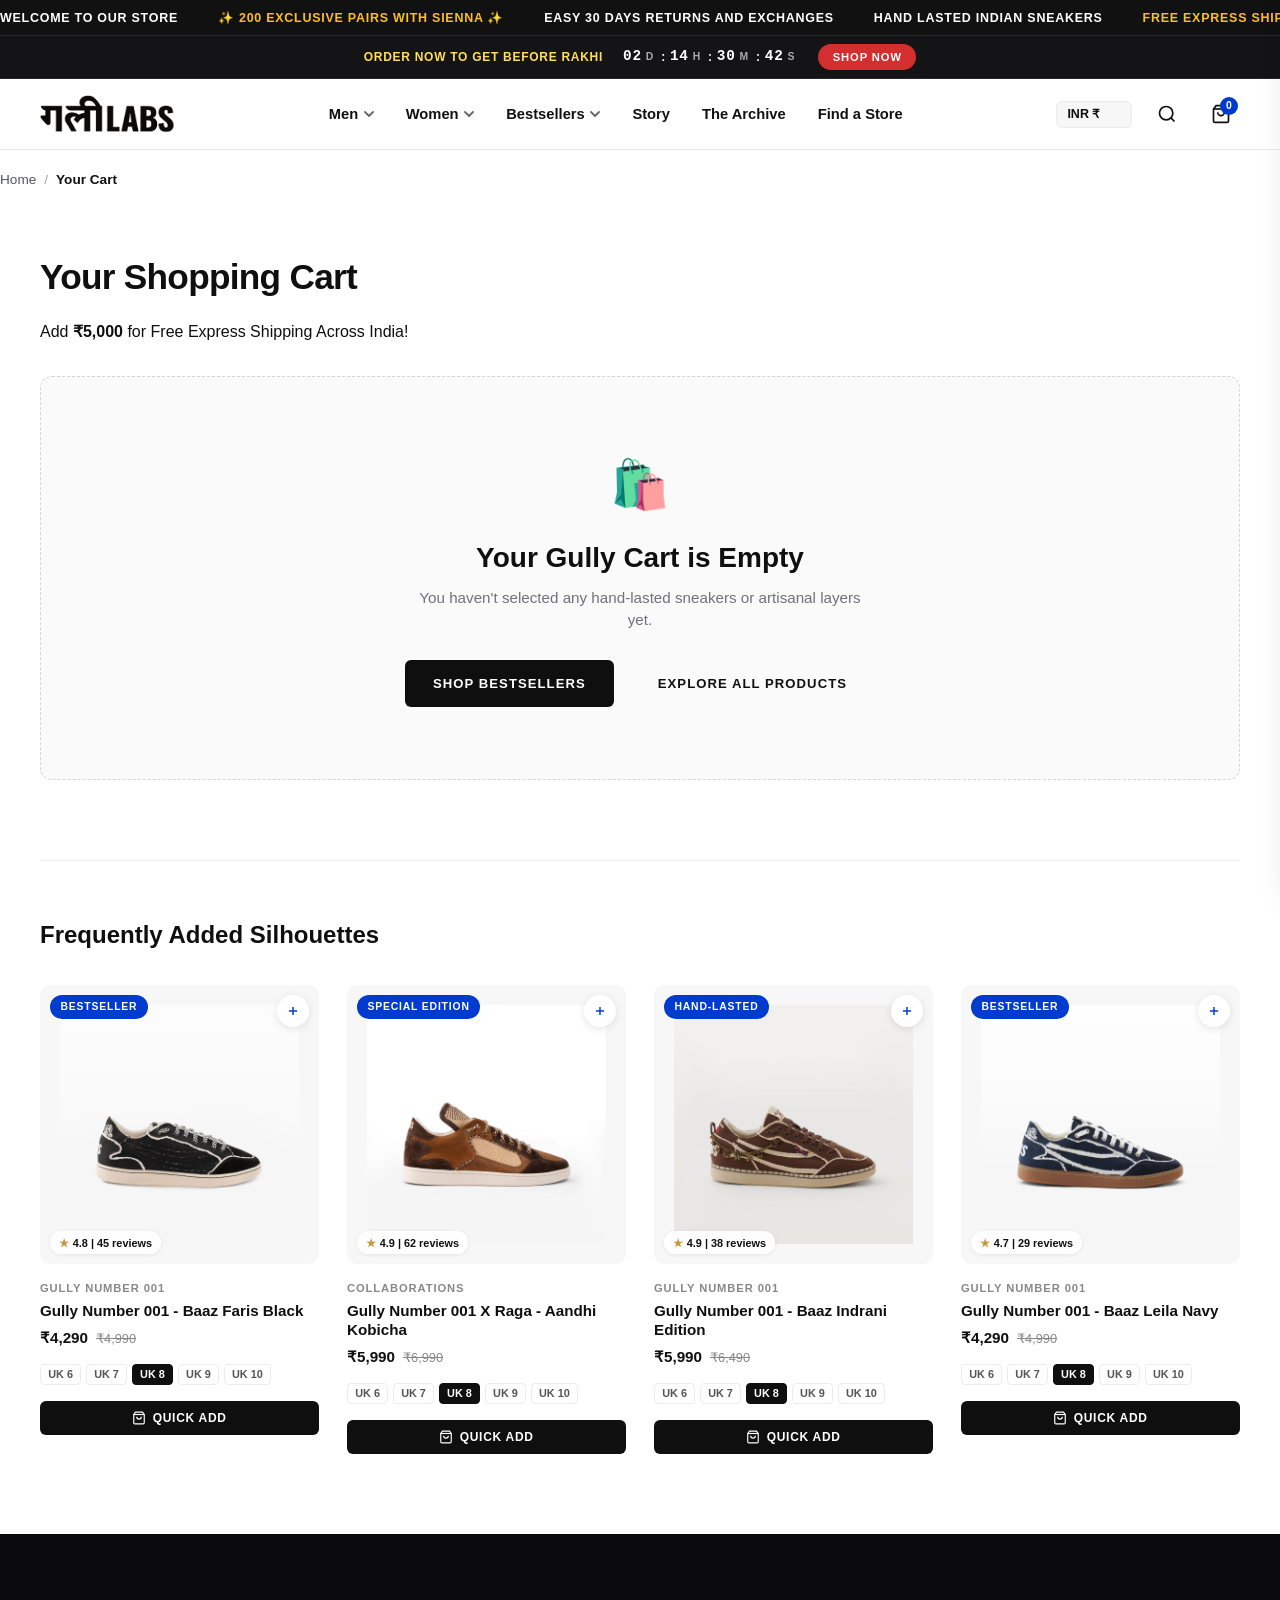
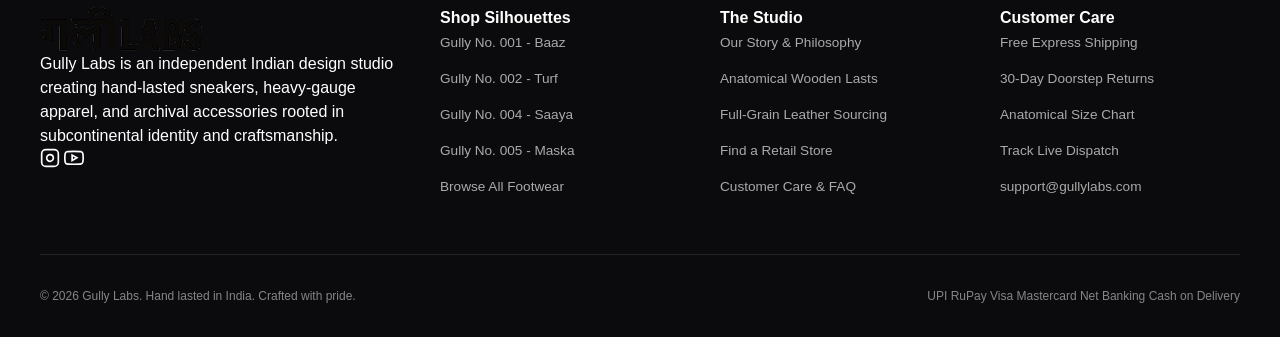
==== cart.html @ f340964c "Add dedicated Add to Cart page (cart.html) and Checkout page (checkout.html) with full order process" ====
<!DOCTYPE html>
<html lang="en">
<head>
  <meta charset="UTF-8">
  <meta name="viewport" content="width=device-width, initial-scale=1.0">
  <title>Your Cart | Gully Labs</title>
  <meta name="description" content="Review your hand-lasted Indian sneakers and artisanal apparel before secure checkout.">
  <link rel="stylesheet" href="css/style.css">
  <link rel="preconnect" href="https://fonts.googleapis.com">
  <link rel="preconnect" href="https://fonts.gstatic.com" crossorigin>
  <link href="https://fonts.googleapis.com/css2?family=Plus+Jakarta+Sans:wght@400;500;600;700;800&display=swap" rel="stylesheet">
</head>
<body>

  <!-- 1. Top Announcement Marquee Ticker -->
  <div class="top-bar">
    <div class="marquee-container">
      <div class="marquee-track">
        <span class="marquee-item">Welcome to our store</span>
        <span class="marquee-item"><span class="highlight">✨ 200 Exclusive pairs with Sienna ✨</span></span>
        <span class="marquee-item">Easy 30 Days Returns and Exchanges</span>
        <span class="marquee-item">Hand Lasted Indian Sneakers</span>
        <span class="marquee-item"><span class="highlight">Free Express Shipping Across India</span></span>
        <span class="marquee-item">Crafted with Full-Grain Indian Leather</span>
      </div>
      <div class="marquee-track" aria-hidden="true">
        <span class="marquee-item">Welcome to our store</span>
        <span class="marquee-item"><span class="highlight">✨ 200 Exclusive pairs with Sienna ✨</span></span>
        <span class="marquee-item">Easy 30 Days Returns and Exchanges</span>
        <span class="marquee-item">Hand Lasted Indian Sneakers</span>
        <span class="marquee-item"><span class="highlight">Free Express Shipping Across India</span></span>
        <span class="marquee-item">Crafted with Full-Grain Indian Leather</span>
      </div>
    </div>
  </div>

  <!-- 2. Countdown Announcement Bar -->
  <div class="scd-bar">
    <span class="scd-label">ORDER NOW TO GET BEFORE RAKHI</span>
    <span class="scd-timer">
      <b id="cdDays">02</b><u>d</u> : <b id="cdHours">14</b><u>h</u> : <b id="cdMins">30</b><u>m</u> : <b id="cdSecs">21</b><u>s</u>
    </span>
    <a href="shop.html" class="scd-btn">SHOP NOW</a>
  </div>

  <!-- 3. Site Header Navigation -->
  <header class="site-header" id="mainHeader">
    <div class="container header-inner">
      <button type="button" class="mobile-nav-toggle" id="mobileNavToggle" aria-label="Open Navigation Menu">
        <svg width="24" height="24" viewBox="0 0 24 24" fill="none" stroke="currentColor" stroke-width="2">
          <line x1="3" y1="12" x2="21" y2="12"></line>
          <line x1="3" y1="6" x2="21" y2="6"></line>
          <line x1="3" y1="18" x2="21" y2="18"></line>
        </svg>
      </button>

      <a href="index.html" class="site-logo">
        <img src="assets/images/img_000_4ea6318a.png" alt="Gully Labs" class="logo-img">
      </a>

      <!-- Desktop Navigation Menu with Mega Menus -->
      <nav class="desktop-nav">
        <!-- Men Mega Menu -->
        <div class="nav-item has-mega" data-mega="mega-men">
          <a href="shop.html?gender=men" class="nav-link">
            Men
            <svg class="nav-chevron" width="10" height="6" viewBox="0 0 10 6" fill="none" stroke="currentColor" stroke-width="1.8">
              <path d="m1 1 4 4 4-4" stroke-linecap="round" stroke-linejoin="round"/>
            </svg>
          </a>
          <div class="mega-menu" id="mega-men">
            <div class="container mega-menu-inner">
              <div class="mega-sidebar">
                <span class="mega-sidebar-title">Collections</span>
                <ul class="mega-sidebar-links">
                  <li><a href="shop.html?gender=men&category=sneakers" class="mega-cat-link active">Sneakers</a></li>
                  <li><a href="shop.html?gender=men&category=slides" class="mega-cat-link">Slides</a></li>
                  <li><a href="shop.html?gender=men&category=apparel" class="mega-cat-link">Clothing &amp; Accessories</a></li>
                  <li><a href="shop.html?gender=men" class="mega-cat-all">View All Men's &rarr;</a></li>
                </ul>
              </div>
              <div class="mega-products-grid">
                <a href="product.html?id=prod-001" class="mega-product-card">
                  <div class="mega-card-img-wrap">
                    <span class="mega-card-badge">Bestseller</span>
                    <img src="assets/images/img_001_d54b9d76.jpeg" alt="Baaz Faris Black" loading="lazy">
                  </div>
                  <div class="mega-card-info">
                    <div class="mega-card-rating"><span>★</span> 4.8 (45)</div>
                    <h4 class="mega-card-title">Baaz Faris Black</h4>
                    <p class="mega-card-price">&#8377;4,290</p>
                  </div>
                </a>
                <a href="product.html?id=prod-002" class="mega-product-card">
                  <div class="mega-card-img-wrap">
                    <span class="mega-card-badge">Limited</span>
                    <img src="assets/images/img_002_5983bf7c.jpeg" alt="Aandhi Kobicha" loading="lazy">
                  </div>
                  <div class="mega-card-info">
                    <div class="mega-card-rating"><span>★</span> 4.9 (32)</div>
                    <h4 class="mega-card-title">Aandhi Kobicha</h4>
                    <p class="mega-card-price">&#8377;4,690</p>
                  </div>
                </a>
                <a href="product.html?id=prod-006" class="mega-product-card">
                  <div class="mega-card-img-wrap">
                    <img src="assets/images/img_005_de05f1f9.jpeg" alt="Baaz Noor Yellow" loading="lazy">
                  </div>
                  <div class="mega-card-info">
                    <div class="mega-card-rating"><span>★</span> 4.7 (28)</div>
                    <h4 class="mega-card-title">Baaz Noor Yellow</h4>
                    <p class="mega-card-price">&#8377;4,290</p>
                  </div>
                </a>
                <a href="product.html?id=prod-012" class="mega-product-card">
                  <div class="mega-card-img-wrap">
                    <img src="assets/images/img_010_52bede2b.jpeg" alt="1928 Turf Olive" loading="lazy">
                  </div>
                  <div class="mega-card-info">
                    <div class="mega-card-rating"><span>★</span> 4.8 (19)</div>
                    <h4 class="mega-card-title">1928 Turf Olive</h4>
                    <p class="mega-card-price">&#8377;4,990</p>
                  </div>
                </a>
              </div>
            </div>
          </div>
        </div>

        <!-- Women Mega Menu -->
        <div class="nav-item has-mega" data-mega="mega-women">
          <a href="shop.html?gender=women" class="nav-link">
            Women
            <svg class="nav-chevron" width="10" height="6" viewBox="0 0 10 6" fill="none" stroke="currentColor" stroke-width="1.8">
              <path d="m1 1 4 4 4-4" stroke-linecap="round" stroke-linejoin="round"/>
            </svg>
          </a>
          <div class="mega-menu" id="mega-women">
            <div class="container mega-menu-inner">
              <div class="mega-sidebar">
                <span class="mega-sidebar-title">Collections</span>
                <ul class="mega-sidebar-links">
                  <li><a href="shop.html?gender=women&category=sneakers" class="mega-cat-link active">Sneakers</a></li>
                  <li><a href="shop.html?gender=women&category=slides" class="mega-cat-link">Slides</a></li>
                  <li><a href="shop.html?gender=women&category=apparel" class="mega-cat-link">Clothing &amp; Accessories</a></li>
                  <li><a href="shop.html?gender=women" class="mega-cat-all">View All Women's &rarr;</a></li>
                </ul>
              </div>
              <div class="mega-products-grid">
                <a href="product.html?id=prod-003" class="mega-product-card">
                  <div class="mega-card-img-wrap">
                    <span class="mega-card-badge">Bestseller</span>
                    <img src="assets/images/img_003_5cfa92d1.jpeg" alt="Baaz Indrani Edition" loading="lazy">
                  </div>
                  <div class="mega-card-info">
                    <div class="mega-card-rating"><span>★</span> 4.9 (42)</div>
                    <h4 class="mega-card-title">Baaz Indrani Edition</h4>
                    <p class="mega-card-price">&#8377;4,590</p>
                  </div>
                </a>
                <a href="product.html?id=prod-011" class="mega-product-card">
                  <div class="mega-card-img-wrap">
                    <span class="mega-card-badge">Exclusive</span>
                    <img src="assets/images/img_051_382939e5.jpeg" alt="Dvaita Calico White" loading="lazy">
                  </div>
                  <div class="mega-card-info">
                    <div class="mega-card-rating"><span>★</span> 4.8 (37)</div>
                    <h4 class="mega-card-title">Dvaita Calico White</h4>
                    <p class="mega-card-price">&#8377;4,290</p>
                  </div>
                </a>
                <a href="product.html?id=prod-005" class="mega-product-card">
                  <div class="mega-card-img-wrap">
                    <span class="mega-card-badge">Special Drop</span>
                    <img src="assets/images/img_007_97e07d5b.jpeg" alt="Buransh Red" loading="lazy">
                  </div>
                  <div class="mega-card-info">
                    <div class="mega-card-rating"><span>★</span> 5.0 (29)</div>
                    <h4 class="mega-card-title">Buransh Red</h4>
                    <p class="mega-card-price">&#8377;4,890</p>
                  </div>
                </a>
                <a href="product.html?id=prod-014" class="mega-product-card">
                  <div class="mega-card-img-wrap">
                    <img src="assets/images/img_013_2db53fb6.jpeg" alt="Saaya Blue" loading="lazy">
                  </div>
                  <div class="mega-card-info">
                    <div class="mega-card-rating"><span>★</span> 4.7 (21)</div>
                    <h4 class="mega-card-title">Gully 004 - Saaya Blue</h4>
                    <p class="mega-card-price">&#8377;3,990</p>
                  </div>
                </a>
              </div>
            </div>
          </div>
        </div>

        <!-- Bestsellers Mega Menu -->
        <div class="nav-item has-mega" data-mega="mega-bestsellers">
          <a href="index.html#bestsellers" class="nav-link">
            Bestsellers
            <svg class="nav-chevron" width="10" height="6" viewBox="0 0 10 6" fill="none" stroke="currentColor" stroke-width="1.8">
              <path d="m1 1 4 4 4-4" stroke-linecap="round" stroke-linejoin="round"/>
            </svg>
          </a>
          <div class="mega-menu" id="mega-bestsellers">
            <div class="container mega-menu-inner">
              <div class="mega-tiles-grid">
                <a href="index.html#bestsellers" class="mega-tile-card">
                  <div class="mega-tile-img-box">
                    <img src="assets/images/img_001_d54b9d76.jpeg" alt="Hand-Lasted Sneakers" loading="lazy">
                  </div>
                  <div class="mega-tile-content">
                    <h3 class="mega-tile-title">Hand-Lasted Sneakers</h3>
                    <p class="mega-tile-desc">Gully No. 001, 002 &amp; Archival Drops</p>
                    <span class="mega-tile-cta">Shop Sneakers &rarr;</span>
                  </div>
                </a>

                <a href="shop.html?category=slides" class="mega-tile-card">
                  <div class="mega-tile-img-box">
                    <img src="assets/images/img_013_2db53fb6.jpeg" alt="Architectural Slides" loading="lazy">
                  </div>
                  <div class="mega-tile-content">
                    <h3 class="mega-tile-title">Architectural Slides</h3>
                    <p class="mega-tile-desc">Gully No. 004 &amp; 005 Everyday Mules</p>
                    <span class="mega-tile-cta">Shop Slides &rarr;</span>
                  </div>
                </a>

                <a href="index.html#apparel" class="mega-tile-card">
                  <div class="mega-tile-img-box">
                    <img src="assets/images/img_019_e5a2553c.jpeg" alt="Apparel &amp; Accessories" loading="lazy">
                  </div>
                  <div class="mega-tile-content">
                    <h3 class="mega-tile-title">Apparel &amp; Accessories</h3>
                    <p class="mega-tile-desc">Heavyweight Twill Shackets, Jerseys &amp; Pants</p>
                    <span class="mega-tile-cta">Shop Apparel &rarr;</span>
                  </div>
                </a>
              </div>
            </div>
          </div>
        </div>

        <a href="index.html#story" class="nav-link">Story</a>
        <a href="index.html#hidden-gems" class="nav-link">The Archive</a>
        <a href="help.html#contact" class="nav-link">Find a Store</a>
      </nav>

      <!-- Header Right Utilities -->
      <div class="header-actions">
        <div class="currency-selector-wrapper">
          <select id="currencySelector" class="currency-select" aria-label="Select Currency">
            <option value="INR" selected>INR ₹</option>
            <option value="USD">USD $</option>
            <option value="EUR">EUR €</option>
            <option value="GBP">GBP £</option>
            <option value="AED">AED</option>
          </select>
        </div>

        <button type="button" class="action-btn" id="searchTrigger" aria-label="Search Catalog">
          <svg width="20" height="20" viewBox="0 0 24 24" fill="none" stroke="currentColor" stroke-width="2">
            <circle cx="11" cy="11" r="8"></circle>
            <line x1="21" y1="21" x2="16.65" y2="16.65"></line>
          </svg>
        </button>

        <button type="button" class="action-btn cart-btn" id="cartTrigger" aria-label="Shopping Cart">
          <svg width="20" height="20" viewBox="0 0 24 24" fill="none" stroke="currentColor" stroke-width="2">
            <path d="M6 2L3 6v14a2 2 0 0 0 2 2h14a2 2 0 0 0 2-2V6l-3-4z"></path>
            <line x1="3" y1="6" x2="21" y2="6"></line>
            <path d="M16 10a4 4 0 0 1-8 0"></path>
          </svg>
          <span class="cart-count-badge">0</span>
        </button>
      </div>
    </div>
  </header>

  <main>
    <!-- Breadcrumb Bar -->
    <div class="container pd-breadcrumb-bar">
      <a href="index.html">Home</a>
      <span class="pd-crumb-sep">/</span>
      <span class="pd-crumb-active">Your Cart</span>
    </div>

    <section class="cart-page-section">
      <div class="container">
        <!-- Header -->
        <div style="margin-bottom: 2rem;">
          <h1 style="font-size: 2.2rem; font-weight: 800; letter-spacing: -0.02em; margin-bottom: 0.5rem;">Your Shopping Cart</h1>
          <!-- Free Shipping Progress Meter -->
          <div class="shipping-meter-box" style="margin-top: 1rem; max-width: 600px;">
            <div class="shipping-meter-label" id="cartPageShippingText">
              Add ₹5,000 for Free Express Shipping Across India!
            </div>
            <div class="meter-track">
              <div class="meter-bar" id="cartPageShippingBar" style="width: 0%;"></div>
            </div>
          </div>
        </div>

        <!-- Cart Layout Grid -->
        <div class="cart-layout-grid" id="cartActiveLayout">
          <!-- Left: Items List -->
          <div class="cart-items-card">
            <div class="cart-table-header">
              <span>Product</span>
              <span style="text-align: center;">Price</span>
              <span style="text-align: center;">Quantity</span>
              <span style="text-align: right;">Total</span>
            </div>

            <div id="cartPageItemsList">
              <!-- Dynamically populated via js/cart-page.js -->
            </div>

            <!-- Order Notes -->
            <div class="cart-order-notes">
              <label for="cartNotes">Special Instructions / Gift Message (Optional)</label>
              <textarea id="cartNotes" rows="3" placeholder="Add custom lasting notes or delivery instructions for our Delhi studio..."></textarea>
            </div>
          </div>

          <!-- Right: Summary Card -->
          <div class="cart-summary-card">
            <h3 class="cart-summary-title">Order Summary</h3>

            <div class="cart-summary-line">
              <span>Subtotal</span>
              <span id="cartPageSubtotal">₹0</span>
            </div>

            <div class="cart-summary-line">
              <span>Estimated Express Shipping</span>
              <span id="cartPageShippingCost" style="color: #15803d; font-weight: 700;">FREE</span>
            </div>

            <div class="cart-summary-line" id="cartPageDiscountRow" style="display:none; color: #dc2626;">
              <span>Promo Discount</span>
              <span id="cartPageDiscountVal">-₹0</span>
            </div>

            <!-- Promo Input -->
            <div class="promo-box" style="margin: 1.25rem 0;">
              <input type="text" id="cartPagePromoInput" placeholder="Promo code (e.g. GULLY10)" class="promo-input">
              <button type="button" id="cartPageApplyPromoBtn" class="promo-btn">Apply</button>
            </div>

            <div class="cart-summary-total">
              <span>Estimated Total:</span>
              <span id="cartPageTotal">₹0</span>
            </div>

            <p class="drawer-tax-note" style="margin-bottom: 1.5rem;">
              MRP inclusive of all taxes. Free doorstep size exchange policy applies.
            </p>

            <a href="checkout.html" class="cart-checkout-btn">
              <span>Proceed to Checkout</span>
              <svg width="18" height="18" viewBox="0 0 24 24" fill="none" stroke="currentColor" stroke-width="2.5">
                <polyline points="9 18 15 12 9 6"></polyline>
              </svg>
            </a>

            <a href="shop.html" class="cart-continue-link">&larr; Continue Exploring Footwear</a>
          </div>
        </div>

        <!-- Empty State -->
        <div class="shop-empty-box" id="cartEmptyView" style="display:none; padding: 4.5rem 1.5rem;">
          <div style="font-size: 3rem; margin-bottom: 1rem;">🛍️</div>
          <h2 style="font-size: 1.75rem; font-weight: 800; margin-bottom: 0.5rem;">Your Gully Cart is Empty</h2>
          <p style="color: #71717a; max-width: 450px; margin: 0 auto 1.75rem; font-size: 0.95rem;">
            You haven't selected any hand-lasted sneakers or artisanal layers yet.
          </p>
          <div style="display: flex; gap: 1rem; justify-content: center; flex-wrap: wrap;">
            <a href="index.html#bestsellers" class="btn btn-primary">Shop Bestsellers</a>
            <a href="shop.html" class="btn btn-outline">Explore All Products</a>
          </div>
        </div>

        <!-- Recommended Section -->
        <div style="margin-top: 5rem; padding-top: 3.5rem; border-top: 1px solid #ebebeb;">
          <h3 style="font-size: 1.5rem; font-weight: 800; margin-bottom: 2rem;">Frequently Added Silhouettes</h3>
          <div class="product-grid" id="cartRecommendedGrid"></div>
        </div>
      </div>
    </section>
  </main>

  <!-- Site Footer -->
  <footer class="site-footer">
    <div class="container">
      <div class="footer-grid">
        <div class="footer-brand-col">
          <img src="assets/images/img_000_4ea6318a.png" alt="Gully Labs" class="footer-logo">
          <p class="footer-about">
            Gully Labs is an independent Indian design studio creating hand-lasted sneakers, heavy-gauge apparel, and archival accessories rooted in subcontinental identity and craftsmanship.
          </p>
          <div class="footer-social-links">
            <a href="https://instagram.com" target="_blank" rel="noopener" aria-label="Instagram">
              <svg width="20" height="20" viewBox="0 0 24 24" fill="none" stroke="currentColor" stroke-width="2"><rect x="2" y="2" width="20" height="20" rx="5" ry="5"></rect><path d="M16 11.37A4 4 0 1 1 12.63 8 4 4 0 0 1 16 11.37z"></path><line x1="17.5" y1="6.5" x2="17.51" y2="6.5"></line></svg>
            </a>
            <a href="https://youtube.com" target="_blank" rel="noopener" aria-label="YouTube">
              <svg width="20" height="20" viewBox="0 0 24 24" fill="none" stroke="currentColor" stroke-width="2"><path d="M22.54 6.42a2.78 2.78 0 0 0-1.94-2C18.88 4 12 4 12 4s-6.88 0-8.6.46a2.78 2.78 0 0 0-1.94 2A29 29 0 0 0 1 11.75a29 29 0 0 0 .46 5.33A2.78 2.78 0 0 0 3.4 19c1.72.46 8.6.46 8.6.46s6.88 0 8.6-.46a2.78 2.78 0 0 0 1.94-2 29 29 0 0 0 .46-5.25 29 29 0 0 0-.46-5.33z"></path><polygon points="9.75 15.02 15.5 11.75 9.75 8.48 9.75 15.02"></polygon></svg>
            </a>
          </div>
        </div>

        <div class="footer-nav-col">
          <h4 class="footer-heading">Shop Silhouettes</h4>
          <ul class="footer-links">
            <li><a href="index.html#bestsellers">Gully No. 001 - Baaz</a></li>
            <li><a href="index.html#bestsellers">Gully No. 002 - Turf</a></li>
            <li><a href="index.html#bestsellers">Gully No. 004 - Saaya</a></li>
            <li><a href="index.html#bestsellers">Gully No. 005 - Maska</a></li>
            <li><a href="shop.html">Browse All Footwear</a></li>
          </ul>
        </div>

        <div class="footer-nav-col">
          <h4 class="footer-heading">The Studio</h4>
          <ul class="footer-links">
            <li><a href="index.html#story">Our Story & Philosophy</a></li>
            <li><a href="index.html#story">Anatomical Wooden Lasts</a></li>
            <li><a href="index.html#story">Full-Grain Leather Sourcing</a></li>
            <li><a href="help.html#contact">Find a Retail Store</a></li>
            <li><a href="help.html">Customer Care & FAQ</a></li>
          </ul>
        </div>

        <div class="footer-nav-col">
          <h4 class="footer-heading">Customer Care</h4>
          <ul class="footer-links">
            <li><a href="help.html#shipping">Free Express Shipping</a></li>
            <li><a href="help.html#returns">30-Day Doorstep Returns</a></li>
            <li><a href="help.html#size-guide">Anatomical Size Chart</a></li>
            <li><a href="help.html#track">Track Live Dispatch</a></li>
            <li><a href="help.html#contact">support@gullylabs.com</a></li>
          </ul>
        </div>
      </div>

      <div class="footer-bottom">
        <p class="footer-copyright">
          &copy; 2026 Gully Labs. Hand lasted in India. Crafted with pride.
        </p>
        <div class="footer-payment-methods">
          <span class="pay-pill">UPI</span>
          <span class="pay-pill">RuPay</span>
          <span class="pay-pill">Visa</span>
          <span class="pay-pill">Mastercard</span>
          <span class="pay-pill">Net Banking</span>
          <span class="pay-pill">Cash on Delivery</span>
        </div>
      </div>
    </div>
  </footer>

  <!-- Search Drawer -->
  <div class="search-drawer" id="searchDrawer" role="dialog" aria-modal="true" aria-label="Search Gully Labs">
    <div class="search-drawer-inner">
      <div class="search-input-wrapper">
        <svg width="24" height="24" viewBox="0 0 24 24" fill="none" stroke="currentColor" stroke-width="2">
          <circle cx="11" cy="11" r="8"></circle>
          <line x1="21" y1="21" x2="16.65" y2="16.65"></line>
        </svg>
        <input type="text" id="searchInput" placeholder="Search sneakers, apparel, or silhouettes..." autocomplete="off">
        <button type="button" id="searchDrawerClose" class="search-close-btn" aria-label="Close Search">&times;</button>
      </div>
      <div class="search-results-container" id="searchResults">
        <p class="search-placeholder-msg">Type to discover hand-lasted Indian footwear and apparel...</p>
      </div>
    </div>
  </div>

  <!-- Slide-out Cart Drawer -->
  <div class="cart-drawer" id="cartDrawer" role="dialog" aria-modal="true" aria-label="Shopping Cart">
    <div class="drawer-header">
      <h3 class="drawer-title">Your Gully Cart</h3>
      <button type="button" class="drawer-close-btn" id="cartDrawerClose" aria-label="Close Cart">&times;</button>
    </div>

    <!-- Free Shipping Progress Meter -->
    <div class="shipping-meter-box">
      <div class="shipping-meter-label" id="shippingMeterText">
        Add ₹5,000 for Free Express Shipping Across India!
      </div>
      <div class="meter-track">
        <div class="meter-bar" id="shippingMeterBar" style="width: 0%;"></div>
      </div>
    </div>

    <!-- Live Cart Items Container -->
    <div class="drawer-items" id="cartDrawerItems">
      <!-- Populated via renderCart() in js/app.js -->
    </div>

    <!-- Drawer Footer / Subtotal & Checkout -->
    <div class="drawer-footer">
      <div class="promo-box">
        <input type="text" id="promoInput" placeholder="Promo code (e.g. GULLY10)" class="promo-input">
        <button type="button" id="applyPromoBtn" class="promo-btn">Apply</button>
      </div>

      <div class="subtotal-row">
        <span>Estimated Subtotal:</span>
        <span id="cartSubtotal">₹0</span>
      </div>
      <p class="drawer-tax-note">Taxes and express shipping calculated at final checkout step.</p>

      <a href="checkout.html" class="checkout-btn" id="checkoutBtn" style="display:block; text-align:center; text-decoration:none;">Proceed to Secure Checkout</a>
      <a href="cart.html" style="display:block; text-align:center; margin-top:0.75rem; font-size:0.85rem; font-weight:700; color:#111111; text-decoration:underline;">View Full Shopping Bag &rarr;</a>
    </div>
  </div>

  <!-- Mobile Navigation Drawer -->
  <div class="mobile-nav-drawer" id="mobileNavDrawer">
    <div style="display:flex; justify-content:space-between; align-items:center; margin-bottom: 2rem;">
      <span style="font-weight:800; font-size:1.1rem; text-transform:uppercase; letter-spacing:0.05em;">Menu</span>
      <button type="button" id="mobileNavClose" style="font-size:1.75rem; line-height:1; background:none; border:none; cursor:pointer;">&times;</button>
    </div>
    <ul style="list-style:none; display:flex; flex-direction:column; gap:1.25rem;">
      <li><a href="index.html#bestsellers" onclick="closeAllDrawers()" style="font-size:1.1rem; font-weight:700; color:#111;">Men</a></li>
      <li><a href="index.html#bestsellers" onclick="closeAllDrawers()" style="font-size:1.1rem; font-weight:700; color:#111;">Women</a></li>
      <li><a href="index.html#bestsellers" onclick="closeAllDrawers()" style="font-size:1.1rem; font-weight:700; color:#111;">Bestsellers</a></li>
      <li><a href="index.html#story" onclick="closeAllDrawers()" style="font-size:1.1rem; font-weight:700; color:#111;">Story</a></li>
      <li><a href="index.html#hidden-gems" onclick="closeAllDrawers()" style="font-size:1.1rem; font-weight:700; color:#111;">The Archive</a></li>
      <li><a href="help.html#contact" onclick="closeAllDrawers()" style="font-size:1.1rem; font-weight:700; color:#111;">Find a Store</a></li>
      <li><a href="shop.html" onclick="closeAllDrawers()" style="font-size:1.1rem; font-weight:700; color:#111;">Shop All</a></li>
    </ul>
  </div>

  <!-- Global Backdrop -->
  <div class="drawer-backdrop" id="drawerBackdrop"></div>

  <!-- Global Toast Notification -->
  <div class="toast-msg" id="toastMsg" role="alert"></div>

  <!-- Application Logic -->
  <script src="data/products.js"></script>
  <script src="js/app.js"></script>
  <script src="js/cart-page.js"></script>
</body>
</html>
---- css/style.css ----
/* ==========================================================================
   GULLY LABS - HAND LASTED INDIAN SNEAKERS
   Official Website Design System & Grid Layout
   ========================================================================== */

:root {
  /* Typography */
  --font-sans: "Helvetica Neue", -apple-system, BlinkMacSystemFont, "Segoe UI", Roboto, Arial, sans-serif;
  --font-mono: ui-monospace, SFMono-Regular, Menlo, Monaco, Consolas, monospace;

  /* Colors */
  --color-black: #0f0f10;
  --color-dark: #18181a;
  --color-dark-gray: #242426;
  --color-gray: #555555;
  --color-muted: #888888;
  --color-light-gray: #e8e8ed;
  --color-border: #ececee;
  --color-bg-card: #f7f7f8;
  --color-white: #ffffff;

  /* Gully Labs Brand Colors */
  --color-blue: #003bd0;          /* Gully Labs signature cobalt blue */
  --color-blue-hover: #002db0;
  --color-gold: #c8963e;
  --color-yellow: #ffde59;
  --color-green: #1b8738;
  --color-red: #d32f2f;

  /* Layout */
  --container-max: 1380px;
  --radius-sm: 6px;
  --radius-md: 10px;
  --radius-lg: 16px;
  --radius-pill: 9999px;
  --ease: 0.25s cubic-bezier(0.2, 0.8, 0.2, 1);
}

*, *::before, *::after {
  box-sizing: border-box;
  margin: 0;
  padding: 0;
}

html {
  font-size: 16px;
  scroll-behavior: smooth;
  -webkit-text-size-adjust: 100%;
}

body {
  font-family: var(--font-sans);
  color: var(--color-black);
  background-color: var(--color-white);
  line-height: 1.5;
  overflow-x: hidden;
  -webkit-font-smoothing: antialiased;
}

body.drawer-open {
  overflow: hidden;
}

a {
  color: inherit;
  text-decoration: none;
  transition: opacity var(--ease), color var(--ease);
}

img {
  max-width: 100%;
  height: auto;
  display: block;
}

button {
  font-family: inherit;
  cursor: pointer;
  border: none;
  background: none;
  outline: none;
}

input, select, textarea {
  font-family: inherit;
}

.container {
  width: 100%;
  max-width: var(--container-max);
  margin: 0 auto;
  padding: 0 1.5rem;
}

@media (min-width: 1024px) {
  .container {
    padding: 0 2.5rem;
  }
}

/* ==========================================================================
   1. ANNOUNCEMENT MARQUEE TICKER
   ========================================================================== */
.top-bar {
  background-color: var(--color-black);
  color: #ffffff;
  height: 36px;
  display: flex;
  align-items: center;
  overflow: hidden;
  font-size: 0.75rem;
  font-weight: 700;
  letter-spacing: 0.08em;
  text-transform: uppercase;
  border-bottom: 1px solid rgba(255, 255, 255, 0.1);
}

.marquee-container {
  display: flex;
  width: 100%;
  overflow: hidden;
  user-select: none;
}

.marquee-track {
  display: flex;
  flex-shrink: 0;
  gap: 3rem;
  padding-right: 3rem;
  animation: marquee 28s linear infinite;
  align-items: center;
  white-space: nowrap;
}

.marquee-item {
  display: inline-flex;
  align-items: center;
  gap: 0.5rem;
}

.marquee-item .highlight {
  color: var(--color-yellow);
}

@keyframes marquee {
  0% { transform: translateX(0); }
  100% { transform: translateX(-100%); }
}

/* ==========================================================================
   2. COUNTDOWN BANNER
   ========================================================================== */
.scd-bar {
  background-color: #141416;
  color: #ffffff;
  padding: 0.5rem 1rem;
  font-size: 0.75rem;
  font-weight: 700;
  display: flex;
  align-items: center;
  justify-content: center;
  gap: 1.25rem;
  border-bottom: 1px solid rgba(255, 255, 255, 0.08);
  letter-spacing: 0.06em;
  text-transform: uppercase;
  flex-wrap: wrap;
}

.scd-label {
  color: var(--color-yellow);
  display: inline-flex;
  align-items: center;
  gap: 0.35rem;
}

.scd-timer {
  display: inline-flex;
  align-items: center;
  gap: 0.25rem;
}

.scd-timer b {
  font-family: var(--font-mono);
  font-size: 0.9rem;
  font-weight: 800;
}

.scd-timer u {
  text-decoration: none;
  font-size: 0.65rem;
  color: #aaaaaa;
  margin-right: 0.2rem;
}

.scd-btn {
  background-color: var(--color-red);
  color: #ffffff;
  padding: 0.3rem 0.9rem;
  border-radius: var(--radius-pill);
  font-size: 0.7rem;
  font-weight: 800;
  letter-spacing: 0.08em;
  transition: opacity var(--ease);
}

.scd-btn:hover {
  opacity: 0.9;
}

/* ==========================================================================
   3. STICKY HEADER & NAVIGATION
   ========================================================================== */
.site-header {
  position: sticky;
  top: 0;
  left: 0;
  width: 100%;
  background-color: var(--color-white);
  border-bottom: 1px solid var(--color-border);
  z-index: 1000;
}

.header-inner {
  display: flex;
  align-items: center;
  justify-content: space-between;
  height: 70px;
}

.site-logo img {
  height: 38px;
  width: auto;
  display: block;
}

.desktop-nav {
  display: none;
  align-items: center;
  gap: 2rem;
}

@media (min-width: 900px) {
  .desktop-nav {
    display: flex;
  }
}

.desktop-nav .nav-link {
  font-size: 0.92rem;
  font-weight: 600;
  text-transform: none;
  letter-spacing: 0;
  color: #111111;
  position: relative;
  padding: 0.5rem 0;
}

.desktop-nav .nav-link:hover {
  color: var(--color-blue);
}

.desktop-nav .nav-link::after {
  content: "";
  position: absolute;
  bottom: 0;
  left: 0;
  width: 0;
  height: 2px;
  background-color: var(--color-blue);
  transition: width var(--ease);
}

.desktop-nav .nav-link:hover::after {
  width: 100%;
}

.header-actions {
  display: flex;
  align-items: center;
  gap: 1rem;
}

.currency-select-wrapper {
  position: relative;
  display: inline-flex;
  align-items: center;
}

.currency-select {
  appearance: none;
  background: var(--color-bg-card);
  border: 1px solid var(--color-border);
  border-radius: var(--radius-sm);
  padding: 0.35rem 1.6rem 0.35rem 0.65rem;
  font-size: 0.78rem;
  font-weight: 700;
  color: var(--color-black);
  cursor: pointer;
}

.currency-icon {
  position: absolute;
  right: 0.5rem;
  pointer-events: none;
  font-size: 0.55rem;
  color: var(--color-gray);
}

.action-btn {
  display: inline-flex;
  align-items: center;
  justify-content: center;
  width: 38px;
  height: 38px;
  border-radius: 50%;
  color: var(--color-black);
  transition: background-color var(--ease);
  position: relative;
}

.action-btn:hover {
  background-color: var(--color-bg-card);
}

.cart-count-badge {
  position: absolute;
  top: 2px;
  right: 2px;
  background-color: var(--color-blue);
  color: #ffffff;
  font-size: 0.65rem;
  font-weight: 800;
  min-width: 18px;
  height: 18px;
  border-radius: 50%;
  display: flex;
  align-items: center;
  justify-content: center;
  line-height: 1;
}

.mobile-nav-toggle {
  display: inline-flex;
  align-items: center;
  justify-content: center;
  width: 40px;
  height: 40px;
}

@media (min-width: 900px) {
  .mobile-nav-toggle {
    display: none;
  }
}

/* ==========================================================================
   4. HERO BANNER
   ========================================================================== */
.hero-section {
  position: relative;
  width: 100%;
  overflow: hidden;
  background-color: #111111;
  display: block;
}

.hero-section a {
  display: block;
  width: 100%;
}

.hero-bg-img {
  width: 100%;
  height: auto;
  max-height: 85vh;
  object-fit: cover;
  display: block;
}

.hero-overlay {
  position: absolute;
  inset: 0;
  background: linear-gradient(to top, rgba(0, 0, 0, 0.8) 0%, rgba(0, 0, 0, 0.3) 50%, transparent 100%);
  display: flex;
  align-items: flex-end;
  padding-bottom: 4rem;
}

.hero-content {
  max-width: 720px;
  color: #ffffff;
}

.hero-pill {
  display: inline-flex;
  align-items: center;
  gap: 0.4rem;
  background-color: var(--color-blue);
  color: #ffffff;
  font-size: 0.72rem;
  font-weight: 800;
  letter-spacing: 0.12em;
  text-transform: uppercase;
  padding: 0.35rem 0.9rem;
  border-radius: var(--radius-pill);
  margin-bottom: 1rem;
}

.hero-title {
  font-size: clamp(2rem, 4vw, 3.25rem);
  font-weight: 900;
  line-height: 1.05;
  text-transform: uppercase;
  letter-spacing: -0.02em;
  margin-bottom: 1rem;
}

.hero-desc {
  font-size: 1rem;
  line-height: 1.5;
  color: rgba(255, 255, 255, 0.9);
  margin-bottom: 1.75rem;
}

.hero-btn-group {
  display: flex;
  gap: 1rem;
  flex-wrap: wrap;
}

.btn {
  display: inline-flex;
  align-items: center;
  justify-content: center;
  padding: 0.85rem 1.75rem;
  font-size: 0.82rem;
  font-weight: 800;
  text-transform: uppercase;
  letter-spacing: 0.08em;
  border-radius: var(--radius-sm);
  transition: all var(--ease);
}

.btn-white {
  background-color: #ffffff;
  color: var(--color-black);
}

.btn-white:hover {
  background-color: #f0f0f0;
}

.btn-outline-white {
  background-color: transparent;
  color: #ffffff;
  border: 1.5px solid #ffffff;
}

.btn-outline-white:hover {
  background-color: #ffffff;
  color: var(--color-black);
}

.btn-primary {
  background-color: var(--color-black);
  color: #ffffff;
}

.btn-primary:hover {
  background-color: #242426;
}

.btn-blue {
  background-color: var(--color-blue);
  color: #ffffff;
}

.btn-blue:hover {
  background-color: var(--color-blue-hover);
}

/* ==========================================================================
   5. SECTION HEADERS & TABS
   ========================================================================== */
.section-wrapper {
  padding: 4.5rem 0;
}

.section-wrapper.bg-light {
  background-color: var(--color-bg-card);
}

.section-head {
  display: flex;
  flex-direction: column;
  gap: 0.75rem;
  margin-bottom: 2rem;
}

@media (min-width: 768px) {
  .section-head {
    flex-direction: row;
    align-items: flex-end;
    justify-content: space-between;
  }
}

.section-title {
  font-size: clamp(1.5rem, 2.5vw, 2.1rem);
  font-weight: 900;
  text-transform: uppercase;
  letter-spacing: -0.02em;
  line-height: 1.1;
  color: var(--color-black);
}

.section-sub {
  font-size: 0.9rem;
  color: var(--color-gray);
  margin-top: 0.35rem;
}

.view-all-link {
  display: inline-flex;
  align-items: center;
  gap: 0.35rem;
  font-size: 0.82rem;
  font-weight: 800;
  text-transform: uppercase;
  letter-spacing: 0.06em;
  color: var(--color-black);
}

.view-all-link:hover {
  color: var(--color-blue);
}

/* Filter tabs */
.filter-tabs {
  display: flex;
  gap: 0.5rem;
  flex-wrap: wrap;
}

.tab-btn {
  padding: 0.45rem 1.1rem;
  border-radius: var(--radius-pill);
  background-color: var(--color-bg-card);
  border: 1px solid var(--color-border);
  font-size: 0.78rem;
  font-weight: 800;
  text-transform: uppercase;
  letter-spacing: 0.06em;
  color: var(--color-gray);
  transition: all var(--ease);
}

.tab-btn:hover {
  color: var(--color-black);
  border-color: #cccccc;
}

.tab-btn.active {
  background-color: var(--color-blue);
  color: #ffffff;
  border-color: var(--color-blue);
}

/* ==========================================================================
   6. 4-COLUMN PRODUCT GRID & PRODUCT CARDS
   ========================================================================== */
.product-grid, .products-grid {
  display: grid;
  grid-template-columns: repeat(2, 1fr);
  gap: 1.25rem;
}

@media (min-width: 768px) {
  .product-grid, .products-grid {
    grid-template-columns: repeat(3, 1fr);
    gap: 1.5rem;
  }
}

@media (min-width: 1024px) {
  .product-grid, .products-grid {
    grid-template-columns: repeat(4, 1fr);
    gap: 1.75rem;
  }
}

.product-card {
  display: flex;
  flex-direction: column;
  background-color: #ffffff;
  border-radius: var(--radius-md);
  position: relative;
  transition: transform var(--ease);
}

.product-card:hover {
  transform: translateY(-4px);
}

.card-media {
  position: relative;
  aspect-ratio: 1 / 1;
  background-color: var(--color-bg-card);
  border-radius: var(--radius-md);
  overflow: hidden;
  margin-bottom: 1rem;
}

.card-media img {
  width: 100%;
  height: 100%;
  object-fit: contain;
  padding: 1.25rem;
  transition: opacity var(--ease), transform var(--ease);
}

.card-media .img-secondary {
  position: absolute;
  top: 0;
  left: 0;
  opacity: 0;
}

.product-card:hover .card-media .img-secondary {
  opacity: 1;
}

.product-card:hover .card-media .img-primary {
  opacity: 0;
}

/* Badge in top left */
.card-badge {
  position: absolute;
  top: 10px;
  left: 10px;
  background-color: var(--color-blue);
  color: #ffffff;
  font-size: 0.65rem;
  font-weight: 800;
  letter-spacing: 0.08em;
  text-transform: uppercase;
  padding: 0.25rem 0.65rem;
  border-radius: var(--radius-pill);
  z-index: 2;
}

/* Plus button in top right */
.card-plus-btn {
  position: absolute;
  top: 10px;
  right: 10px;
  width: 32px;
  height: 32px;
  border-radius: 50%;
  background-color: #ffffff;
  color: var(--color-blue);
  display: flex;
  align-items: center;
  justify-content: center;
  box-shadow: 0 2px 8px rgba(0, 0, 0, 0.1);
  z-index: 2;
  transition: transform var(--ease), background-color var(--ease);
}

.card-plus-btn:hover {
  transform: scale(1.1);
  background-color: var(--color-blue);
  color: #ffffff;
}

/* Rating badge in bottom left */
.card-rating {
  position: absolute;
  bottom: 10px;
  left: 10px;
  background: rgba(255, 255, 255, 0.92);
  padding: 0.2rem 0.55rem;
  border-radius: var(--radius-pill);
  font-size: 0.68rem;
  font-weight: 800;
  display: inline-flex;
  align-items: center;
  gap: 0.25rem;
  box-shadow: 0 1px 4px rgba(0, 0, 0, 0.08);
  z-index: 2;
}

.card-rating span {
  color: var(--color-gold);
}

/* Card content */
.card-info {
  display: flex;
  flex-direction: column;
  gap: 0.25rem;
}

.card-subcat {
  font-size: 0.7rem;
  font-weight: 800;
  text-transform: uppercase;
  letter-spacing: 0.08em;
  color: var(--color-muted);
}

.card-title {
  font-size: 0.95rem;
  font-weight: 800;
  line-height: 1.25;
  color: var(--color-black);
}

.card-price-row {
  display: flex;
  align-items: baseline;
  gap: 0.5rem;
  margin-top: 0.2rem;
}

.card-price {
  font-size: 0.95rem;
  font-weight: 800;
  color: var(--color-black);
}

.card-price-orig {
  font-size: 0.8rem;
  color: var(--color-muted);
  text-decoration: line-through;
}

/* Size selection pills */
.card-sizes {
  display: flex;
  gap: 0.3rem;
  flex-wrap: wrap;
  margin-top: 0.65rem;
}

.card-size-pill {
  padding: 0.2rem 0.45rem;
  border-radius: 4px;
  border: 1px solid var(--color-border);
  font-size: 0.68rem;
  font-weight: 700;
  color: var(--color-gray);
  background: #ffffff;
  transition: all var(--ease);
}

.card-size-pill:hover,
.card-size-pill.selected {
  background: var(--color-black);
  color: #ffffff;
  border-color: var(--color-black);
}

.card-quick-add {
  margin-top: 0.75rem;
  width: 100%;
  padding: 0.65rem;
  background-color: var(--color-black);
  color: #ffffff;
  border-radius: var(--radius-sm);
  font-size: 0.75rem;
  font-weight: 800;
  letter-spacing: 0.06em;
  text-transform: uppercase;
  display: flex;
  align-items: center;
  justify-content: center;
  gap: 0.4rem;
  transition: background-color var(--ease);
}

.card-quick-add:hover {
  background-color: var(--color-blue);
}

/* ==========================================================================
   7. 4-COLUMN COLLECTION CARDS
   ========================================================================== */
.collections-grid {
  display: grid;
  grid-template-columns: repeat(2, 1fr);
  gap: 1.25rem;
}

@media (min-width: 1024px) {
  .collections-grid {
    grid-template-columns: repeat(4, 1fr);
    gap: 1.75rem;
  }
}

.collection-card {
  position: relative;
  height: 420px;
  border-radius: var(--radius-md);
  overflow: hidden;
  background-color: var(--color-dark);
  display: block;
}

.collection-card img {
  width: 100%;
  height: 100%;
  object-fit: cover;
  transition: transform 0.6s ease;
}

.collection-card:hover img {
  transform: scale(1.05);
}

.collection-overlay {
  position: absolute;
  inset: 0;
  background: linear-gradient(to top, rgba(0, 0, 0, 0.85) 0%, rgba(0, 0, 0, 0.15) 60%, transparent 100%);
  display: flex;
  flex-direction: column;
  justify-content: flex-end;
  padding: 1.75rem;
  color: #ffffff;
}

.collection-tag {
  font-size: 0.7rem;
  font-weight: 800;
  letter-spacing: 0.1em;
  text-transform: uppercase;
  color: var(--color-yellow);
  margin-bottom: 0.25rem;
}

.collection-card-title {
  font-size: 1.45rem;
  font-weight: 900;
  text-transform: uppercase;
  line-height: 1.1;
  margin-bottom: 0.25rem;
}

.collection-card-sub {
  font-size: 0.8rem;
  color: rgba(255, 255, 255, 0.8);
  margin-bottom: 0.75rem;
}

.collection-card-link {
  font-size: 0.75rem;
  font-weight: 800;
  letter-spacing: 0.08em;
  text-transform: uppercase;
  display: inline-flex;
  align-items: center;
  gap: 0.35rem;
  color: #ffffff;
}

/* ==========================================================================
   8. EDITORIAL CRAFT BANNER (THE ART OF HAND-LASTING)
   ========================================================================== */
.editorial-craft-section {
  background-color: var(--color-black);
  color: #ffffff;
  padding: 5rem 0;
}

.editorial-grid {
  display: grid;
  grid-template-columns: 1fr;
  gap: 3rem;
  align-items: center;
}

@media (min-width: 900px) {
  .editorial-grid {
    grid-template-columns: 1.1fr 0.9fr;
    gap: 4rem;
  }
}

.editorial-media {
  position: relative;
  border-radius: var(--radius-lg);
  overflow: hidden;
}

.editorial-media img {
  width: 100%;
  height: auto;
  border-radius: var(--radius-lg);
  object-fit: cover;
}

.editorial-tag {
  color: var(--color-yellow);
  font-size: 0.75rem;
  font-weight: 800;
  text-transform: uppercase;
  letter-spacing: 0.12em;
  display: inline-block;
  margin-bottom: 0.75rem;
}

.editorial-title {
  font-size: clamp(2rem, 3.5vw, 2.75rem);
  font-weight: 900;
  text-transform: uppercase;
  letter-spacing: -0.02em;
  line-height: 1.1;
  margin-bottom: 1.25rem;
}

.editorial-desc {
  font-size: 0.95rem;
  line-height: 1.6;
  color: rgba(255, 255, 255, 0.85);
  margin-bottom: 2rem;
}

.editorial-pillars {
  display: grid;
  grid-template-columns: 1fr 1fr;
  gap: 1.5rem;
  margin-bottom: 2.25rem;
}

.pillar-item h5 {
  font-size: 0.95rem;
  font-weight: 800;
  text-transform: uppercase;
  color: #ffffff;
  margin-bottom: 0.35rem;
}

.pillar-item p {
  font-size: 0.8rem;
  line-height: 1.45;
  color: rgba(255, 255, 255, 0.7);
}

/* ==========================================================================
   9. SHOP THE LOOK (LOOKBOOK)
   ========================================================================== */
.lookbook-container {
  position: relative;
  width: 100%;
  border-radius: var(--radius-lg);
  overflow: hidden;
  background-color: var(--color-bg-card);
}

.lookbook-img {
  width: 100%;
  height: auto;
  max-height: 800px;
  object-fit: cover;
  display: block;
}

.lookbook-pin {
  position: absolute;
  transform: translate(-50%, -50%);
  cursor: pointer;
  z-index: 10;
}

.pin-pulse {
  width: 32px;
  height: 32px;
  border-radius: 50%;
  background: rgba(0, 59, 208, 0.4);
  position: absolute;
  top: 50%;
  left: 50%;
  transform: translate(-50%, -50%);
  animation: pinPulse 2s infinite;
}

.pin-core {
  width: 16px;
  height: 16px;
  border-radius: 50%;
  background-color: var(--color-blue);
  border: 2px solid #ffffff;
  box-shadow: 0 2px 6px rgba(0, 0, 0, 0.3);
  position: relative;
}

@keyframes pinPulse {
  0% { transform: translate(-50%, -50%) scale(0.6); opacity: 1; }
  100% { transform: translate(-50%, -50%) scale(2); opacity: 0; }
}

.pin-popover {
  position: absolute;
  bottom: calc(100% + 12px);
  left: 50%;
  transform: translateX(-50%);
  background-color: #ffffff;
  border-radius: var(--radius-md);
  padding: 0.75rem;
  box-shadow: 0 8px 24px rgba(0, 0, 0, 0.15);
  display: flex;
  align-items: center;
  gap: 0.75rem;
  width: 250px;
  opacity: 0;
  visibility: hidden;
  pointer-events: none;
  transition: all var(--ease);
  z-index: 20;
}

.lookbook-pin:hover .pin-popover,
.lookbook-pin.active .pin-popover {
  opacity: 1;
  visibility: visible;
  pointer-events: auto;
}

.pin-popover img {
  width: 52px;
  height: 52px;
  object-fit: cover;
  border-radius: var(--radius-sm);
  background-color: var(--color-bg-card);
}

.pin-popover-info strong {
  display: block;
  font-size: 0.8rem;
  line-height: 1.25;
  margin-bottom: 0.2rem;
}

.pin-popover-info span {
  font-size: 0.8rem;
  font-weight: 800;
  color: var(--color-blue);
}

/* ==========================================================================
   10. PRESS & REVIEWS
   ========================================================================== */
.press-strip {
  display: grid;
  grid-template-columns: repeat(3, 1fr);
  gap: 2rem;
  padding: 2.5rem 0;
  border-top: 1px solid var(--color-border);
  border-bottom: 1px solid var(--color-border);
  margin-bottom: 3rem;
  text-align: center;
}

@media (max-width: 768px) {
  .press-strip {
    grid-template-columns: 1fr;
    gap: 1.5rem;
  }
}

.press-item blockquote {
  font-size: 0.95rem;
  font-style: italic;
  line-height: 1.45;
  margin-bottom: 0.5rem;
}

.press-item cite {
  font-size: 0.75rem;
  font-weight: 800;
  text-transform: uppercase;
  letter-spacing: 0.1em;
  color: var(--color-muted);
}

.reviews-grid {
  display: grid;
  grid-template-columns: repeat(3, 1fr);
  gap: 1.75rem;
}

@media (max-width: 900px) {
  .reviews-grid {
    grid-template-columns: 1fr;
  }
}

.review-card {
  background-color: var(--color-bg-card);
  padding: 2rem;
  border-radius: var(--radius-md);
  display: flex;
  flex-direction: column;
  justify-content: space-between;
}

.review-stars {
  color: var(--color-gold);
  font-size: 1rem;
  margin-bottom: 0.75rem;
}

.review-text {
  font-size: 0.92rem;
  line-height: 1.55;
  color: var(--color-black);
  margin-bottom: 1.25rem;
}

.review-author {
  display: flex;
  justify-content: space-between;
  align-items: center;
  border-top: 1px solid var(--color-border);
  padding-top: 1rem;
}

.author-info strong {
  display: block;
  font-size: 0.85rem;
}

.author-info span {
  font-size: 0.75rem;
  color: var(--color-muted);
}

.verified-badge {
  font-size: 0.7rem;
  font-weight: 800;
  color: var(--color-green);
}

/* ==========================================================================
   11. MULTICOLUMN TRUST PILLARS (ABOVE FOOTER)
   ========================================================================== */
.trust-section {
  background-color: var(--color-bg-card);
  border-top: 1px solid var(--color-border);
  border-bottom: 1px solid var(--color-border);
  padding: 3.5rem 0;
}

.trust-grid {
  display: grid;
  grid-template-columns: repeat(2, 1fr);
  gap: 2rem;
}

@media (min-width: 900px) {
  .trust-grid {
    grid-template-columns: repeat(4, 1fr);
  }
}

.trust-item {
  display: flex;
  align-items: flex-start;
  gap: 1rem;
}

.trust-icon {
  width: 44px;
  height: 44px;
  border-radius: 50%;
  background-color: #ffffff;
  border: 1px solid var(--color-border);
  display: flex;
  align-items: center;
  justify-content: center;
  color: var(--color-black);
  flex-shrink: 0;
}

.trust-text h4 {
  font-size: 0.95rem;
  font-weight: 800;
  text-transform: uppercase;
  margin-bottom: 0.25rem;
}

.trust-text p {
  font-size: 0.82rem;
  color: var(--color-gray);
  line-height: 1.4;
}

/* ==========================================================================
   12. NEWSLETTER
   ========================================================================== */
.newsletter-section {
  background-color: var(--color-black);
  color: #ffffff;
  padding: 4.5rem 0;
  text-align: center;
}

.newsletter-box {
  max-width: 600px;
  margin: 0 auto;
}

.newsletter-box h3 {
  font-size: 2rem;
  font-weight: 900;
  text-transform: uppercase;
  letter-spacing: -0.01em;
  margin-bottom: 0.75rem;
}

.newsletter-box p {
  font-size: 0.92rem;
  color: rgba(255, 255, 255, 0.75);
  margin-bottom: 1.75rem;
}

.newsletter-form {
  display: flex;
  gap: 0.5rem;
}

.newsletter-input {
  flex: 1;
  padding: 0.85rem 1.25rem;
  border-radius: var(--radius-sm);
  border: 1px solid rgba(255, 255, 255, 0.2);
  background: rgba(255, 255, 255, 0.08);
  color: #ffffff;
  font-size: 0.9rem;
  outline: none;
}

.newsletter-input:focus {
  border-color: #ffffff;
}

.newsletter-btn {
  padding: 0.85rem 1.75rem;
  border-radius: var(--radius-sm);
  background-color: #ffffff;
  color: var(--color-black);
  font-weight: 800;
  text-transform: uppercase;
  font-size: 0.82rem;
  letter-spacing: 0.08em;
  transition: opacity var(--ease);
}

.newsletter-btn:hover {
  opacity: 0.9;
}

/* ==========================================================================
   13. SITE FOOTER
   ========================================================================== */
.site-footer {
  background-color: #0b0b0d;
  color: #ffffff;
  padding: 4.5rem 0 2rem;
}

.footer-grid {
  display: grid;
  grid-template-columns: 1fr;
  gap: 3rem;
  margin-bottom: 3.5rem;
}

@media (min-width: 768px) {
  .footer-grid {
    grid-template-columns: 1.5fr 1fr 1fr 1fr;
    gap: 2.5rem;
  }
}

.footer-brand img {
  height: 36px;
  margin-bottom: 1rem;
}

.footer-brand p {
  font-size: 0.85rem;
  line-height: 1.55;
  color: rgba(255, 255, 255, 0.65);
  margin-bottom: 1.5rem;
}

.social-row {
  display: flex;
  gap: 0.75rem;
}

.social-btn {
  width: 36px;
  height: 36px;
  border-radius: 50%;
  background: rgba(255, 255, 255, 0.1);
  display: flex;
  align-items: center;
  justify-content: center;
  color: #ffffff;
  transition: background var(--ease);
}

.social-btn:hover {
  background: var(--color-blue);
}

.footer-col h5 {
  font-size: 0.85rem;
  font-weight: 800;
  text-transform: uppercase;
  letter-spacing: 0.08em;
  margin-bottom: 1.25rem;
  color: #ffffff;
}

.footer-links {
  list-style: none;
  display: flex;
  flex-direction: column;
  gap: 0.75rem;
}

.footer-links a {
  font-size: 0.85rem;
  color: rgba(255, 255, 255, 0.65);
}

.footer-links a:hover {
  color: #ffffff;
}

.footer-bottom {
  border-top: 1px solid rgba(255, 255, 255, 0.1);
  padding-top: 2rem;
  display: flex;
  flex-direction: column;
  align-items: center;
  gap: 1.25rem;
  font-size: 0.75rem;
  color: rgba(255, 255, 255, 0.5);
}

@media (min-width: 768px) {
  .footer-bottom {
    flex-direction: row;
    justify-content: space-between;
  }
}

.payment-badges {
  display: flex;
  gap: 0.5rem;
  flex-wrap: wrap;
}

.payment-badge {
  background: rgba(255, 255, 255, 0.1);
  padding: 0.25rem 0.6rem;
  border-radius: 4px;
  font-size: 0.65rem;
  font-weight: 700;
}

/* ==========================================================================
   14. DRAWERS & MODALS
   ========================================================================== */
.drawer-backdrop {
  position: fixed;
  inset: 0;
  background: rgba(0, 0, 0, 0.6);
  backdrop-filter: blur(4px);
  opacity: 0;
  visibility: hidden;
  transition: all var(--ease);
  z-index: 1999;
}

.drawer-backdrop.active {
  opacity: 1;
  visibility: visible;
}

.cart-drawer {
  position: fixed;
  top: 0;
  right: -460px;
  width: 100%;
  max-width: 440px;
  height: 100vh;
  background-color: #ffffff;
  box-shadow: -8px 0 32px rgba(0, 0, 0, 0.15);
  display: flex;
  flex-direction: column;
  z-index: 2000;
  transition: right 0.35s cubic-bezier(0.2, 0.8, 0.2, 1);
}

.cart-drawer.active {
  right: 0;
}

.drawer-head {
  padding: 1.5rem;
  border-bottom: 1px solid var(--color-border);
  display: flex;
  align-items: center;
  justify-content: space-between;
}

.drawer-head h3 {
  font-size: 1.15rem;
  font-weight: 900;
  text-transform: uppercase;
}

.drawer-close {
  font-size: 1.5rem;
  line-height: 1;
  color: var(--color-black);
}

.shipping-meter {
  padding: 1rem 1.5rem;
  background-color: var(--color-bg-card);
  border-bottom: 1px solid var(--color-border);
}

.meter-text {
  font-size: 0.78rem;
  font-weight: 700;
  margin-bottom: 0.5rem;
}

.meter-bar-track {
  height: 6px;
  background-color: var(--color-border);
  border-radius: 3px;
  overflow: hidden;
}

.meter-bar-fill {
  height: 100%;
  background-color: var(--color-blue);
  width: 0%;
  transition: width 0.4s ease;
}

.drawer-body {
  flex: 1;
  overflow-y: auto;
  padding: 1.5rem;
  display: flex;
  flex-direction: column;
  gap: 1.25rem;
}

.cart-item {
  display: flex;
  gap: 1rem;
  align-items: center;
}

.cart-item-img {
  width: 70px;
  height: 70px;
  border-radius: var(--radius-sm);
  background-color: var(--color-bg-card);
  object-fit: contain;
  padding: 0.35rem;
}

.cart-item-info {
  flex: 1;
}

.cart-item-title {
  font-size: 0.85rem;
  font-weight: 800;
  line-height: 1.25;
}

.cart-item-size {
  font-size: 0.75rem;
  color: var(--color-muted);
}

.cart-item-price {
  font-size: 0.85rem;
  font-weight: 800;
  color: var(--color-black);
  margin-top: 0.2rem;
}

.cart-item-qty {
  display: flex;
  align-items: center;
  gap: 0.5rem;
  border: 1px solid var(--color-border);
  border-radius: 4px;
  padding: 0.2rem 0.5rem;
  font-size: 0.75rem;
}

.drawer-foot {
  padding: 1.5rem;
  border-top: 1px solid var(--color-border);
  background-color: #ffffff;
}

.subtotal-row {
  display: flex;
  justify-content: space-between;
  font-size: 1.05rem;
  font-weight: 900;
  margin-bottom: 1rem;
}

.checkout-btn {
  width: 100%;
  padding: 0.95rem;
  background-color: var(--color-blue);
  color: #ffffff;
  border-radius: var(--radius-sm);
  font-weight: 800;
  text-transform: uppercase;
  letter-spacing: 0.08em;
  font-size: 0.85rem;
  transition: background-color var(--ease);
}

.checkout-btn:hover {
  background-color: var(--color-blue-hover);
}

/* Toast */
.toast-msg {
  position: fixed;
  bottom: 24px;
  right: 24px;
  background-color: var(--color-black);
  color: #ffffff;
  padding: 0.75rem 1.25rem;
  border-radius: var(--radius-sm);
  font-size: 0.82rem;
  font-weight: 700;
  box-shadow: 0 4px 16px rgba(0, 0, 0, 0.2);
  transform: translateY(100px);
  opacity: 0;
  transition: all var(--ease);
  z-index: 3000;
}

.toast-msg.show {
  transform: translateY(0);
  opacity: 1;
}

/* ==========================================================================
   PRODUCT DETAIL PAGE (PIXEL-PERFECT GULLY LABS)
   ========================================================================== */

.pd-breadcrumb-bar {
  padding: 1.25rem 0;
  font-size: 0.85rem;
  color: #71717a;
  display: flex;
  align-items: center;
  gap: 0.5rem;
}

.pd-breadcrumb-bar a {
  color: #52525b;
  text-decoration: none;
  font-weight: 500;
  transition: color 0.15s ease;
}

.pd-breadcrumb-bar a:hover {
  color: #111111;
  text-decoration: underline;
}

.pd-crumb-sep {
  color: #a1a1aa;
}

.pd-crumb-active {
  color: #111111;
  font-weight: 700;
  white-space: nowrap;
  overflow: hidden;
  text-overflow: ellipsis;
}

.pd-section {
  padding: 0 0 4rem;
}

.pd-grid {
  display: grid;
  grid-template-columns: 1.15fr 0.85fr;
  gap: 3.5rem;
  align-items: start;
}

@media (max-width: 992px) {
  .pd-grid {
    grid-template-columns: 1fr;
    gap: 2.5rem;
  }
}

/* Gallery Column */
.pd-gallery-col {
  position: sticky;
  top: 100px;
}

@media (max-width: 992px) {
  .pd-gallery-col {
    position: static;
  }
}

.pd-main-stage {
  position: relative;
  width: 100%;
  border-radius: 12px;
  background: #f8f8f8;
  overflow: hidden;
  display: flex;
  align-items: center;
  justify-content: center;
  border: 1px solid #e5e5e5;
}

.pd-main-stage img {
  width: 100%;
  height: auto;
  aspect-ratio: 1 / 1;
  object-fit: contain;
  display: block;
  transition: transform 0.35s ease;
}

.pd-main-stage:hover img {
  transform: scale(1.03);
}

.pd-badge-floating {
  position: absolute;
  top: 16px;
  left: 16px;
  background: #111111;
  color: #ffffff;
  font-size: 0.72rem;
  font-weight: 800;
  text-transform: uppercase;
  letter-spacing: 0.08em;
  padding: 0.35rem 0.75rem;
  border-radius: 4px;
  z-index: 2;
}

.pd-thumbnails-track {
  display: flex;
  gap: 0.75rem;
  margin-top: 1rem;
  overflow-x: auto;
  padding-bottom: 4px;
}

.pd-thumb-btn {
  flex: 0 0 84px;
  width: 84px;
  height: 84px;
  border-radius: 8px;
  border: 2px solid transparent;
  background: #f8f8f8;
  padding: 4px;
  cursor: pointer;
  transition: all 0.2s ease;
  overflow: hidden;
}

.pd-thumb-btn img {
  width: 100%;
  height: 100%;
  object-fit: contain;
  display: block;
}

.pd-thumb-btn:hover {
  border-color: #a1a1aa;
}

.pd-thumb-btn.selected {
  border-color: #111111;
  box-shadow: 0 2px 8px rgba(0, 0, 0, 0.12);
}

.pd-gallery-perks {
  display: grid;
  grid-template-columns: repeat(3, 1fr);
  gap: 0.75rem;
  margin-top: 1.5rem;
  padding-top: 1.5rem;
  border-top: 1px solid #ebebeb;
}

.pd-perk-item {
  text-align: center;
  background: #fafafa;
  border: 1px solid #f0f0f0;
  border-radius: 8px;
  padding: 0.85rem 0.5rem;
  font-size: 0.78rem;
  font-weight: 700;
  color: #27272a;
}

.pd-perk-item span {
  display: block;
  font-size: 1.25rem;
  margin-bottom: 0.25rem;
}

/* Info Column */
.pd-info-col {
  display: flex;
  flex-direction: column;
  gap: 1.25rem;
}

.pd-eyebrow {
  font-size: 0.75rem;
  font-weight: 800;
  text-transform: uppercase;
  letter-spacing: 0.12em;
  color: #71717a;
}

.pd-product-title {
  font-size: 2.1rem;
  font-weight: 800;
  line-height: 1.15;
  letter-spacing: -0.02em;
  color: #111111;
  margin: 0;
}

.pd-rating-bar {
  display: flex;
  align-items: center;
  gap: 0.6rem;
  font-size: 0.88rem;
  color: #4b5563;
}

.pd-stars {
  color: #f59e0b;
  font-size: 1.05rem;
  letter-spacing: 1px;
}

.pd-review-count {
  font-weight: 600;
  text-decoration: underline;
  cursor: pointer;
}

.pd-pairs-badge {
  background: #f1f5f9;
  color: #334155;
  font-size: 0.75rem;
  font-weight: 700;
  padding: 0.2rem 0.6rem;
  border-radius: 20px;
}

/* Price Box */
.pd-price-row {
  display: flex;
  align-items: baseline;
  gap: 0.75rem;
  flex-wrap: wrap;
  margin-top: 0.25rem;
}

.pd-price-now {
  font-size: 1.9rem;
  font-weight: 800;
  color: #111111;
}

.pd-price-was {
  font-size: 1.15rem;
  color: #888888;
  text-decoration: line-through;
}

.pd-discount-tag {
  background: #fee2e2;
  color: #dc2626;
  font-size: 0.75rem;
  font-weight: 800;
  padding: 0.25rem 0.65rem;
  border-radius: 4px;
  text-transform: uppercase;
}

.pd-tax-shipping-sub {
  font-size: 0.82rem;
  color: #6b7280;
  margin-top: 0.15rem;
}

/* Urgency Bar */
.pd-urgency-banner {
  display: flex;
  align-items: center;
  gap: 0.6rem;
  background: #fffbeb;
  border: 1px solid #fef3c7;
  border-left: 4px solid #f59e0b;
  padding: 0.7rem 0.9rem;
  border-radius: 4px;
  font-size: 0.82rem;
  font-weight: 600;
  color: #92400e;
}

/* Colors */
.pd-colors-section {
  display: flex;
  flex-direction: column;
  gap: 0.4rem;
}

.pd-section-label {
  font-size: 0.82rem;
  font-weight: 800;
  text-transform: uppercase;
  letter-spacing: 0.06em;
  color: #111111;
}

.pd-color-chips-row {
  display: flex;
  gap: 0.5rem;
  flex-wrap: wrap;
}

.pd-color-chip {
  border: 1.5px solid #d4d4d8;
  background: #ffffff;
  border-radius: 20px;
  padding: 0.4rem 0.95rem;
  font-size: 0.82rem;
  font-weight: 700;
  color: #27272a;
  cursor: pointer;
  transition: all 0.2s ease;
}

.pd-color-chip:hover {
  border-color: #111111;
}

.pd-color-chip.selected {
  background: #111111;
  color: #ffffff;
  border-color: #111111;
}

/* Sizes */
.pd-sizes-header {
  display: flex;
  justify-content: space-between;
  align-items: center;
}

.pd-size-guide-link {
  background: none;
  border: none;
  color: #111111;
  font-size: 0.82rem;
  font-weight: 700;
  text-decoration: underline;
  cursor: pointer;
  display: flex;
  align-items: center;
  gap: 0.25rem;
}

.pd-size-guide-link:hover {
  color: var(--color-blue);
}

.pd-sizes-grid {
  display: grid;
  grid-template-columns: repeat(6, 1fr);
  gap: 0.5rem;
}

@media (max-width: 480px) {
  .pd-sizes-grid {
    grid-template-columns: repeat(3, 1fr);
  }
}

.pd-size-pill {
  height: 46px;
  border: 1.5px solid #e4e4e7;
  border-radius: 6px;
  background: #ffffff;
  font-size: 0.88rem;
  font-weight: 800;
  color: #111111;
  cursor: pointer;
  transition: all 0.2s ease;
  display: flex;
  align-items: center;
  justify-content: center;
}

.pd-size-pill:hover {
  border-color: #111111;
}

.pd-size-pill.selected {
  background: #111111;
  color: #ffffff;
  border-color: #111111;
  box-shadow: 0 3px 8px rgba(0, 0, 0, 0.15);
}

/* Purchase Action Row */
.pd-actions-group {
  display: flex;
  flex-direction: column;
  gap: 0.75rem;
  margin-top: 0.5rem;
}

.pd-btn-row {
  display: flex;
  gap: 0.75rem;
}

.pd-qty-box {
  display: flex;
  align-items: center;
  border: 1.5px solid #111111;
  border-radius: 6px;
  min-width: 110px;
  height: 50px;
  background: #ffffff;
}

.pd-qty-btn {
  width: 36px;
  height: 100%;
  border: none;
  background: none;
  font-size: 1.2rem;
  font-weight: 700;
  cursor: pointer;
  display: flex;
  align-items: center;
  justify-content: center;
  transition: background 0.15s;
}

.pd-qty-btn:hover {
  background: #f4f4f5;
}

.pd-qty-display {
  flex: 1;
  text-align: center;
  font-weight: 800;
  font-size: 1rem;
}

.pd-add-to-cart-btn {
  flex: 1;
  height: 50px;
  background: #111111;
  color: #ffffff;
  border: none;
  border-radius: 6px;
  font-weight: 800;
  font-size: 0.95rem;
  text-transform: uppercase;
  letter-spacing: 0.06em;
  cursor: pointer;
  display: flex;
  align-items: center;
  justify-content: center;
  gap: 0.6rem;
  transition: all 0.2s ease;
}

.pd-add-to-cart-btn:hover {
  background: #27272a;
  transform: translateY(-1px);
  box-shadow: 0 4px 12px rgba(0, 0, 0, 0.15);
}

.pd-buy-now-btn {
  width: 100%;
  height: 50px;
  background: #d62828;
  color: #ffffff;
  border: none;
  border-radius: 6px;
  font-weight: 800;
  font-size: 0.95rem;
  text-transform: uppercase;
  letter-spacing: 0.06em;
  cursor: pointer;
  transition: all 0.2s ease;
  display: flex;
  align-items: center;
  justify-content: center;
}

.pd-buy-now-btn:hover {
  background: #b71c1c;
  transform: translateY(-1px);
  box-shadow: 0 4px 12px rgba(214, 40, 40, 0.25);
}

/* Pincode Delivery Check */
.pd-pincode-card {
  border: 1px solid #e4e4e7;
  border-radius: 8px;
  padding: 0.9rem 1rem;
  background: #fafafa;
}

.pd-pincode-card-label {
  font-size: 0.8rem;
  font-weight: 700;
  color: #27272a;
  margin-bottom: 0.4rem;
  display: flex;
  align-items: center;
  gap: 0.35rem;
}

.pd-pincode-input-row {
  display: flex;
  gap: 0.5rem;
}

.pd-pincode-field {
  flex: 1;
  padding: 0.55rem 0.85rem;
  border: 1.5px solid #d4d4d8;
  border-radius: 6px;
  font-size: 0.85rem;
  outline: none;
  transition: border-color 0.2s;
}

.pd-pincode-field:focus {
  border-color: #111111;
}

.pd-pincode-submit {
  padding: 0.55rem 1.15rem;
  background: #111111;
  color: #ffffff;
  border: none;
  border-radius: 6px;
  font-size: 0.82rem;
  font-weight: 700;
  cursor: pointer;
  transition: background 0.2s;
}

.pd-pincode-submit:hover {
  background: #27272a;
}

.pd-pincode-result {
  font-size: 0.82rem;
  font-weight: 600;
  color: #15803d;
  margin-top: 0.5rem;
  display: none;
}

/* Trust Badges Grid */
.pd-trust-grid {
  display: grid;
  grid-template-columns: repeat(2, 1fr);
  gap: 0.75rem;
  margin-top: 0.5rem;
}

.pd-trust-item {
  display: flex;
  align-items: center;
  gap: 0.65rem;
  padding: 0.75rem 0.85rem;
  background: #f8f8f8;
  border: 1px solid #ededed;
  border-radius: 6px;
  font-size: 0.78rem;
  font-weight: 700;
  color: #27272a;
}

.pd-trust-item svg {
  flex-shrink: 0;
  color: #111111;
}

/* Accordions */
.pd-accordion-wrap {
  border-top: 1px solid #e4e4e7;
  margin-top: 1rem;
}

.pd-accordion-item {
  border-bottom: 1px solid #e4e4e7;
}

.pd-accordion-btn {
  width: 100%;
  display: flex;
  justify-content: space-between;
  align-items: center;
  padding: 1.1rem 0;
  background: none;
  border: none;
  font-size: 0.92rem;
  font-weight: 800;
  color: #111111;
  cursor: pointer;
  text-align: left;
}

.pd-accordion-btn svg {
  transition: transform 0.25s ease;
}

.pd-accordion-item.active .pd-accordion-btn svg {
  transform: rotate(180deg);
}

.pd-accordion-body {
  max-height: 0;
  overflow: hidden;
  transition: max-height 0.3s ease;
  font-size: 0.88rem;
  line-height: 1.65;
  color: #52525b;
}

.pd-accordion-item.active .pd-accordion-body {
  max-height: 500px;
  padding-bottom: 1.25rem;
}

/* Size Guide Modal */
.size-guide-modal-backdrop {
  position: fixed;
  inset: 0;
  background: rgba(0, 0, 0, 0.65);
  backdrop-filter: blur(4px);
  z-index: 5000;
  display: none;
  align-items: center;
  justify-content: center;
  padding: 1rem;
}

.size-guide-modal-backdrop.open {
  display: flex;
}

.size-guide-modal-content {
  background: #ffffff;
  border-radius: 12px;
  max-width: 600px;
  width: 100%;
  max-height: 90vh;
  overflow-y: auto;
  padding: 2rem;
  position: relative;
  box-shadow: 0 20px 40px rgba(0, 0, 0, 0.25);
  animation: modalScaleUp 0.25s cubic-bezier(0.16, 1, 0.3, 1);
}

@keyframes modalScaleUp {
  from { opacity: 0; transform: scale(0.95); }
  to { opacity: 1; transform: scale(1); }
}

.size-guide-modal-close {
  position: absolute;
  top: 1.25rem;
  right: 1.25rem;
  background: none;
  border: none;
  font-size: 1.75rem;
  cursor: pointer;
  line-height: 1;
  color: #111111;
}

.size-guide-title {
  font-size: 1.5rem;
  font-weight: 800;
  color: #111111;
  margin-bottom: 0.25rem;
}

.size-guide-desc {
  font-size: 0.85rem;
  color: #666666;
  margin-bottom: 1.25rem;
}

.size-table {
  width: 100%;
  border-collapse: collapse;
  margin-top: 0.5rem;
  font-size: 0.85rem;
}

.size-table th, .size-table td {
  border: 1px solid #e4e4e7;
  padding: 0.65rem 0.75rem;
  text-align: center;
}

.size-table th {
  background: #f4f4f5;
  font-weight: 800;
  color: #111111;
}

.size-table tr:hover td {
  background: #fafafa;
}

/* ==========================================================================
   HEADER MEGA MENU (PIXEL-PERFECT GULLY LABS)
   ========================================================================== */

.desktop-nav {
  position: static;
}

.nav-item.has-mega {
  position: static;
  display: flex;
  align-items: center;
}

.nav-item.has-mega .nav-link {
  display: inline-flex;
  align-items: center;
  gap: 0.35rem;
  cursor: pointer;
  padding: 1.25rem 0;
}

.nav-chevron {
  transition: transform 0.25s ease;
  color: #666666;
}

.nav-item.has-mega:hover .nav-chevron,
.nav-item.has-mega.is-active .nav-chevron {
  transform: rotate(180deg);
  color: #111111;
}

/* Mega Menu Container */
.mega-menu {
  position: absolute;
  top: 100%;
  left: 0;
  width: 100%;
  background: #ffffff;
  border-top: 1px solid #ebebeb;
  border-bottom: 1px solid #e4e4e7;
  box-shadow: 0 20px 40px rgba(0, 0, 0, 0.08);
  opacity: 0;
  visibility: hidden;
  pointer-events: none;
  transform: translateY(6px);
  transition: opacity 0.22s cubic-bezier(0.16, 1, 0.3, 1), transform 0.22s cubic-bezier(0.16, 1, 0.3, 1), visibility 0.22s;
  z-index: 999;
}

.nav-item.has-mega:hover .mega-menu,
.nav-item.has-mega.is-active .mega-menu {
  opacity: 1;
  visibility: visible;
  pointer-events: auto;
  transform: translateY(0);
}

.mega-menu-inner {
  display: flex;
  gap: 3rem;
  padding: 2.25rem 24px;
  align-items: stretch;
}

/* Mega Sidebar */
.mega-sidebar {
  flex: 0 0 210px;
  border-right: 1px solid #f0f0f0;
  padding-right: 1.75rem;
  display: flex;
  flex-direction: column;
}

.mega-sidebar-title {
  font-size: 0.72rem;
  font-weight: 800;
  text-transform: uppercase;
  letter-spacing: 0.12em;
  color: #888888;
  margin-bottom: 1.25rem;
  display: block;
}

.mega-sidebar-links {
  list-style: none;
  display: flex;
  flex-direction: column;
  gap: 0.95rem;
  padding: 0;
  margin: 0;
}

.mega-cat-link {
  font-size: 0.95rem;
  font-weight: 600;
  color: #3f3f46;
  text-decoration: none;
  transition: all 0.15s ease;
  display: block;
}

.mega-cat-link:hover,
.mega-cat-link.active {
  color: #111111;
  font-weight: 800;
  transform: translateX(4px);
}

.mega-cat-all {
  margin-top: 1.75rem;
  font-size: 0.85rem;
  font-weight: 800;
  color: #111111;
  text-decoration: underline;
  display: inline-block;
  transition: color 0.15s;
}

.mega-cat-all:hover {
  color: var(--color-blue);
}

/* Mega Products Grid */
.mega-products-grid {
  flex: 1;
  display: grid;
  grid-template-columns: repeat(4, 1fr);
  gap: 1.5rem;
}

.mega-product-card {
  display: flex;
  flex-direction: column;
  text-decoration: none;
  background: #ffffff;
  border-radius: 8px;
  overflow: hidden;
  transition: transform 0.2s ease;
}

.mega-product-card:hover {
  transform: translateY(-3px);
}

.mega-card-img-wrap {
  position: relative;
  width: 100%;
  aspect-ratio: 1 / 1;
  background: #f8f8f8;
  border-radius: 8px;
  overflow: hidden;
  display: flex;
  align-items: center;
  justify-content: center;
  border: 1px solid #ebebeb;
}

.mega-card-img-wrap img {
  width: 100%;
  height: 100%;
  object-fit: contain;
  transition: transform 0.35s ease;
}

.mega-product-card:hover .mega-card-img-wrap img {
  transform: scale(1.06);
}

.mega-card-badge {
  position: absolute;
  top: 8px;
  left: 8px;
  background: #111111;
  color: #ffffff;
  font-size: 0.65rem;
  font-weight: 800;
  text-transform: uppercase;
  letter-spacing: 0.05em;
  padding: 0.2rem 0.5rem;
  border-radius: 3px;
  z-index: 2;
}

.mega-card-info {
  padding: 0.75rem 0.25rem 0;
}

.mega-card-rating {
  font-size: 0.75rem;
  color: #666666;
  margin-bottom: 0.2rem;
}

.mega-card-rating span {
  color: #f59e0b;
}

.mega-card-title {
  font-size: 0.88rem;
  font-weight: 700;
  color: #111111;
  line-height: 1.3;
  margin: 0 0 0.25rem;
  white-space: nowrap;
  overflow: hidden;
  text-overflow: ellipsis;
}

.mega-card-price {
  font-size: 0.92rem;
  font-weight: 800;
  color: #111111;
  margin: 0;
}

/* Mega Editorial Tiles Grid (Bestsellers) */
.mega-tiles-grid {
  width: 100%;
  display: grid;
  grid-template-columns: repeat(3, 1fr);
  gap: 1.75rem;
}

.mega-tile-card {
  display: flex;
  flex-direction: column;
  text-decoration: none;
  border-radius: 8px;
  overflow: hidden;
  border: 1px solid #ebebeb;
  background: #ffffff;
  transition: all 0.2s ease;
}

.mega-tile-card:hover {
  transform: translateY(-4px);
  box-shadow: 0 10px 24px rgba(0, 0, 0, 0.08);
}

.mega-tile-img-box {
  width: 100%;
  aspect-ratio: 16 / 10;
  background: #f8f8f8;
  overflow: hidden;
  position: relative;
}

.mega-tile-img-box img {
  width: 100%;
  height: 100%;
  object-fit: cover;
  transition: transform 0.4s ease;
}

.mega-tile-card:hover .mega-tile-img-box img {
  transform: scale(1.05);
}

.mega-tile-content {
  padding: 1.25rem;
}

.mega-tile-title {
  font-size: 1.05rem;
  font-weight: 800;
  color: #111111;
  margin: 0 0 0.25rem;
}

.mega-tile-desc {
  font-size: 0.82rem;
  color: #666666;
  margin: 0 0 0.75rem;
}

.mega-tile-cta {
  font-size: 0.82rem;
  font-weight: 700;
  color: #111111;
  text-decoration: underline;
}


/* Top Bar & Marquee */
.top-bar, .scd-ticker {
  background-color: #111111;
  color: #ffffff;
  height: 36px;
  line-height: 36px;
  display: flex;
  align-items: center;
  overflow: hidden;
  font-size: 0.78rem;
  font-weight: 700;
  letter-spacing: 0.06em;
  text-transform: uppercase;
  border-bottom: 1px solid rgba(255, 255, 255, 0.1);
  white-space: nowrap;
  width: 100%;
  position: relative;
  z-index: 1002;
}

.marquee-container {
  display: flex;
  width: 100%;
  overflow: hidden;
  user-select: none;
  white-space: nowrap;
}

.marquee-track, .scd-ticker-track {
  display: inline-flex;
  flex-shrink: 0;
  gap: 2.5rem;
  padding-right: 2.5rem;
  animation: scdMarquee 26s linear infinite;
  align-items: center;
  white-space: nowrap;
  will-change: transform;
}

.marquee-item {
  display: inline-flex;
  align-items: center;
  gap: 0.5rem;
  white-space: nowrap;
}

.marquee-item .highlight {
  color: #fbbf24;
}

@keyframes scdMarquee {
  0% { transform: translate3d(0, 0, 0); }
  100% { transform: translate3d(-50%, 0, 0); }
}

.top-bar:hover .marquee-track,
.scd-ticker:hover .scd-ticker-track {
  animation-play-state: paused;
}


/* ==========================================================================
   GLOBAL SEARCH DRAWER & MODAL STYLES (FIXED OFFSCREEN BY DEFAULT)
   ========================================================================== */
.search-drawer,
.search-modal,
#searchDrawer,
#searchModal {
  position: fixed !important;
  top: -450px !important;
  left: 0 !important;
  width: 100% !important;
  background-color: #ffffff !important;
  box-shadow: 0 16px 40px rgba(0, 0, 0, 0.16) !important;
  z-index: 2200 !important;
  padding: 2.25rem 1.5rem !important;
  transition: top 0.35s cubic-bezier(0.16, 1, 0.3, 1), opacity 0.25s ease !important;
  opacity: 0 !important;
  visibility: hidden !important;
  display: block !important;
}

.search-drawer.active,
.search-modal.active,
#searchDrawer.active,
#searchModal.active {
  top: 0 !important;
  opacity: 1 !important;
  visibility: visible !important;
}

.search-modal-content,
.search-drawer-inner {
  max-width: 820px;
  margin: 0 auto;
  position: relative;
}

.search-input-wrapper {
  display: flex;
  align-items: center;
  gap: 1rem;
  border-bottom: 2px solid #111111;
  padding-bottom: 0.75rem;
}

.search-input-wrapper svg {
  flex-shrink: 0;
  color: #111111;
}

.search-input-wrapper input {
  flex: 1;
  border: none;
  outline: none;
  font-size: 1.25rem;
  font-weight: 600;
  background: transparent;
  color: #111111;
}

.search-input-wrapper input::placeholder {
  color: #a1a1aa;
  font-weight: 400;
}

.search-close-btn,
#searchClose,
#searchDrawerClose {
  background: none;
  border: none;
  font-size: 2rem;
  line-height: 1;
  color: #111111;
  cursor: pointer;
  padding: 0 0.5rem;
  display: flex;
  align-items: center;
  justify-content: center;
}

.search-results-container,
#searchResults {
  margin-top: 1.5rem;
  max-height: 380px;
  overflow-y: auto;
}

.search-placeholder-msg {
  font-size: 0.88rem;
  color: #71717a;
}

/* ==========================================================================
   GLOBAL MOBILE NAVIGATION DRAWER STYLES (FIXED OFFSCREEN BY DEFAULT)
   ========================================================================== */
.mobile-nav-drawer,
#mobileNavDrawer {
  position: fixed !important;
  top: 0 !important;
  left: -360px !important;
  width: 320px !important;
  max-width: 85vw !important;
  height: 100vh !important;
  background-color: #ffffff !important;
  box-shadow: 12px 0 36px rgba(0, 0, 0, 0.16) !important;
  z-index: 2200 !important;
  padding: 2rem 1.5rem !important;
  display: flex !important;
  flex-direction: column !important;
  transition: left 0.35s cubic-bezier(0.16, 1, 0.3, 1), opacity 0.25s ease !important;
  overflow-y: auto !important;
  opacity: 0 !important;
  visibility: hidden !important;
}

.mobile-nav-drawer.active,
#mobileNavDrawer.active {
  left: 0 !important;
  opacity: 1 !important;
  visibility: visible !important;
}


/* ==========================================================================
   SHOP / CATALOGUE PAGE (PIXEL-PERFECT GULLY LABS)
   ========================================================================== */

.shop-page-section {
  padding: 0 0 5rem;
}

.shop-header-box {
  padding: 2.25rem 0 1.5rem;
  border-bottom: 1px solid #ebebeb;
  margin-bottom: 1.75rem;
}

.shop-header-box .section-tag {
  display: inline-block;
  background: #111111;
  color: #ffffff;
  padding: 0.25rem 0.65rem;
  border-radius: 4px;
  font-size: 0.72rem;
  font-weight: 800;
  letter-spacing: 0.1em;
  text-transform: uppercase;
}

.shop-page-title {
  font-size: 2.2rem;
  font-weight: 800;
  letter-spacing: -0.02em;
  color: #111111;
  margin: 0.4rem 0 0.5rem;
}

.shop-page-desc {
  font-size: 0.95rem;
  color: #6b7280;
  max-width: 680px;
  line-height: 1.5;
}

.shop-filter-toolbar {
  display: flex;
  justify-content: space-between;
  align-items: center;
  flex-wrap: wrap;
  gap: 1.25rem;
  margin-bottom: 1.75rem;
}

.shop-pills-row {
  display: flex;
  gap: 0.5rem;
  flex-wrap: wrap;
  align-items: center;
}

.shop-filter-pill {
  padding: 0.45rem 1rem;
  border-radius: 20px;
  border: 1.5px solid #e4e4e7;
  background: #ffffff;
  font-size: 0.82rem;
  font-weight: 700;
  color: #3f3f46;
  cursor: pointer;
  text-decoration: none;
  transition: all 0.2s ease;
  display: inline-flex;
  align-items: center;
  gap: 0.35rem;
}

.shop-filter-pill:hover {
  border-color: #111111;
  color: #111111;
}

.shop-filter-pill.active {
  background: #111111;
  color: #ffffff;
  border-color: #111111;
}

.shop-sort-controls {
  display: flex;
  align-items: center;
  gap: 0.75rem;
}

.shop-count-label {
  font-size: 0.82rem;
  font-weight: 600;
  color: #71717a;
}

.shop-sort-select {
  padding: 0.45rem 0.85rem;
  border-radius: 6px;
  border: 1.5px solid #d4d4d8;
  font-size: 0.82rem;
  font-weight: 700;
  color: #111111;
  background: #ffffff;
  cursor: pointer;
  outline: none;
  transition: border-color 0.2s;
}

.shop-sort-select:focus {
  border-color: #111111;
}

.shop-active-filters-bar {
  display: flex;
  align-items: center;
  gap: 0.5rem;
  flex-wrap: wrap;
  margin-bottom: 1.75rem;
  padding: 0.6rem 0.85rem;
  background: #fafafa;
  border-radius: 6px;
  border: 1px solid #f0f0f0;
}

.shop-active-filter-chip {
  display: inline-flex;
  align-items: center;
  gap: 0.4rem;
  background: #ffffff;
  border: 1.5px solid #e4e4e7;
  padding: 0.25rem 0.65rem;
  border-radius: 20px;
  font-size: 0.78rem;
  font-weight: 700;
  color: #18181b;
}

.shop-active-filter-chip button {
  background: none;
  border: none;
  font-size: 1rem;
  line-height: 1;
  cursor: pointer;
  color: #71717a;
  padding: 0;
  display: flex;
  align-items: center;
}

.shop-active-filter-chip button:hover {
  color: #dc2626;
}

.shop-clear-all-btn {
  background: none;
  border: none;
  font-size: 0.78rem;
  font-weight: 800;
  color: #dc2626;
  text-decoration: underline;
  cursor: pointer;
  margin-left: 0.5rem;
}

/* Empty State */
.shop-empty-box {
  text-align: center;
  padding: 4rem 1.5rem;
  background: #fafafa;
  border-radius: 12px;
  border: 1px dashed #d4d4d8;
  margin: 2rem 0;
}

.shop-empty-box h3 {
  font-size: 1.4rem;
  font-weight: 800;
  color: #111111;
  margin-bottom: 0.5rem;
}

.shop-empty-box p {
  color: #71717a;
  font-size: 0.9rem;
  margin-bottom: 1.5rem;
}


/* ==========================================================================
   SUBPAGES: COLLECTIONS, STORY, HELP
   ========================================================================== */
.page-hero {
  padding: 3rem 0 2rem;
  background-color: #fafafa;
  border-bottom: 1px solid #ebebeb;
  margin-bottom: 2.5rem;
}

.page-hero h1 {
  font-size: 2.25rem;
  font-weight: 800;
  letter-spacing: -0.02em;
  color: #111111;
  margin-bottom: 0.5rem;
}

.page-hero p {
  color: #71717a;
  font-size: 1rem;
  max-width: 650px;
}

/* Collections Grid */
.collections-grid {
  display: grid;
  grid-template-columns: repeat(auto-fill, minmax(280px, 1fr));
  gap: 1.5rem;
  margin: 2rem 0;
}

.collection-card {
  display: flex;
  flex-direction: column;
  padding: 1.75rem;
  background: #ffffff;
  border: 1px solid #ebebeb;
  border-radius: 12px;
  text-decoration: none;
  transition: all 0.2s ease;
}

.collection-card:hover {
  transform: translateY(-4px);
  box-shadow: 0 12px 28px rgba(0, 0, 0, 0.08);
  border-color: #111111;
}

.collection-card-title {
  font-size: 1.2rem;
  font-weight: 800;
  color: #111111;
  margin-bottom: 0.35rem;
}

.collection-card-sub {
  font-size: 0.85rem;
  color: #71717a;
  margin-bottom: 1rem;
}

.collection-card-link {
  font-size: 0.82rem;
  font-weight: 700;
  color: #111111;
  margin-top: auto;
  text-decoration: underline;
}

/* Help Navigation & Sections */
.help-nav {
  display: flex;
  gap: 0.75rem;
  flex-wrap: wrap;
  margin-bottom: 2.5rem;
  padding-bottom: 1rem;
  border-bottom: 1px solid #ebebeb;
}

.help-nav a {
  padding: 0.5rem 1.15rem;
  border-radius: 20px;
  background: #f4f4f5;
  color: #27272a;
  font-size: 0.85rem;
  font-weight: 700;
  text-decoration: none;
  transition: all 0.2s ease;
}

.help-nav a:hover {
  background: #111111;
  color: #ffffff;
}

.help-section {
  padding: 2.5rem 0;
  border-bottom: 1px solid #f0f0f0;
}

.help-section h2 {
  font-size: 1.5rem;
  font-weight: 800;
  color: #111111;
  margin-bottom: 1rem;
}

.help-section p, .help-section li {
  color: #52525b;
  line-height: 1.65;
  font-size: 0.95rem;
}


/* ==========================================================================
   CART PAGE STYLES (cart.html)
   ========================================================================== */
.cart-page-section {
  padding: 2.5rem 0 5rem;
  background-color: #ffffff;
}

.cart-layout-grid {
  display: grid;
  grid-template-columns: 1.35fr 0.65fr;
  gap: 3rem;
  align-items: start;
}

@media (max-width: 992px) {
  .cart-layout-grid {
    grid-template-columns: 1fr;
    gap: 2rem;
  }
}

.cart-items-card {
  background: #ffffff;
  border: 1px solid #e5e5e5;
  border-radius: 12px;
  padding: 1.75rem;
}

.cart-table-header {
  display: grid;
  grid-template-columns: 2fr 1fr 1fr 1fr;
  padding-bottom: 1rem;
  border-bottom: 1px solid #ebebeb;
  font-size: 0.78rem;
  font-weight: 800;
  text-transform: uppercase;
  letter-spacing: 0.08em;
  color: #71717a;
}

.cart-table-row {
  display: grid;
  grid-template-columns: 2fr 1fr 1fr 1fr;
  align-items: center;
  padding: 1.5rem 0;
  border-bottom: 1px solid #f0f0f0;
}

@media (max-width: 640px) {
  .cart-table-header {
    display: none;
  }
  .cart-table-row {
    grid-template-columns: 1fr;
    gap: 1rem;
  }
}

.cart-item-product {
  display: flex;
  gap: 1.25rem;
  align-items: center;
}

.cart-item-img {
  width: 90px;
  height: 90px;
  border-radius: 8px;
  object-fit: contain;
  background: #f8f8f8;
  border: 1px solid #ebebeb;
  flex-shrink: 0;
}

.cart-item-details h4 {
  font-size: 1rem;
  font-weight: 700;
  color: #111111;
  margin: 0 0 0.25rem;
}

.cart-item-details h4 a {
  color: #111111;
  text-decoration: none;
}

.cart-item-details h4 a:hover {
  text-decoration: underline;
}

.cart-item-size-badge {
  display: inline-block;
  background: #f4f4f5;
  color: #27272a;
  padding: 0.2rem 0.5rem;
  border-radius: 4px;
  font-size: 0.75rem;
  font-weight: 700;
  margin-bottom: 0.35rem;
}

.cart-item-remove-btn {
  background: none;
  border: none;
  color: #dc2626;
  font-size: 0.8rem;
  font-weight: 700;
  cursor: pointer;
  padding: 0;
  text-decoration: underline;
  display: flex;
  align-items: center;
  gap: 0.25rem;
}

.cart-order-notes {
  margin-top: 1.75rem;
  padding-top: 1.5rem;
  border-top: 1px solid #ebebeb;
}

.cart-order-notes label {
  display: block;
  font-size: 0.82rem;
  font-weight: 700;
  text-transform: uppercase;
  letter-spacing: 0.05em;
  color: #111111;
  margin-bottom: 0.5rem;
}

.cart-order-notes textarea {
  width: 100%;
  border: 1.5px solid #d4d4d8;
  border-radius: 8px;
  padding: 0.75rem;
  font-size: 0.88rem;
  font-family: inherit;
  outline: none;
  resize: vertical;
}

.cart-order-notes textarea:focus {
  border-color: #111111;
}

/* Cart Summary Card */
.cart-summary-card {
  position: sticky;
  top: 100px;
  background: #fafafa;
  border: 1px solid #e5e5e5;
  border-radius: 12px;
  padding: 2rem;
}

.cart-summary-title {
  font-size: 1.35rem;
  font-weight: 800;
  color: #111111;
  padding-bottom: 1.25rem;
  border-bottom: 1px solid #ebebeb;
  margin: 0 0 1.25rem;
}

.cart-summary-line {
  display: flex;
  justify-content: space-between;
  align-items: center;
  font-size: 0.92rem;
  color: #52525b;
  margin-bottom: 0.85rem;
}

.cart-summary-total {
  display: flex;
  justify-content: space-between;
  align-items: baseline;
  font-size: 1.25rem;
  font-weight: 800;
  color: #111111;
  padding-top: 1.25rem;
  border-top: 1.5px solid #111111;
  margin-top: 1.25rem;
  margin-bottom: 1.5rem;
}

.cart-checkout-btn {
  width: 100%;
  display: flex;
  align-items: center;
  justify-content: center;
  gap: 0.5rem;
  padding: 1.1rem;
  background: #111111;
  color: #ffffff;
  border: none;
  border-radius: 8px;
  font-size: 0.95rem;
  font-weight: 800;
  text-transform: uppercase;
  letter-spacing: 0.08em;
  text-decoration: none;
  cursor: pointer;
  transition: all 0.2s ease;
}

.cart-checkout-btn:hover {
  background: #27272a;
  transform: translateY(-2px);
  box-shadow: 0 6px 18px rgba(0, 0, 0, 0.18);
}

.cart-continue-link {
  display: block;
  text-align: center;
  font-size: 0.85rem;
  font-weight: 700;
  color: #71717a;
  text-decoration: underline;
  margin-top: 1rem;
}

.cart-continue-link:hover {
  color: #111111;
}

/* ==========================================================================
   CHECKOUT PAGE STYLES (checkout.html)
   ========================================================================== */
.checkout-header-bar {
  background: #ffffff;
  border-bottom: 1px solid #ebebeb;
  padding: 1.25rem 0;
}

.checkout-header-inner {
  display: flex;
  justify-content: space-between;
  align-items: center;
}

.checkout-secure-badge {
  display: flex;
  align-items: center;
  gap: 0.4rem;
  font-size: 0.82rem;
  font-weight: 700;
  color: #15803d;
}

.checkout-layout {
  display: grid;
  grid-template-columns: 1.2fr 0.8fr;
  min-height: calc(100vh - 80px);
}

@media (max-width: 992px) {
  .checkout-layout {
    grid-template-columns: 1fr;
  }
}

.checkout-form-col {
  padding: 2.5rem 4rem 4rem 2rem;
  background: #ffffff;
}

@media (max-width: 640px) {
  .checkout-form-col {
    padding: 1.5rem;
  }
}

.checkout-summary-col {
  padding: 2.5rem 2rem 4rem 3rem;
  background: #fafafa;
  border-left: 1px solid #ebebeb;
}

@media (max-width: 992px) {
  .checkout-summary-col {
    border-left: none;
    border-top: 1px solid #ebebeb;
    padding: 2rem 1.5rem;
  }
}

.checkout-steps-nav {
  display: flex;
  align-items: center;
  gap: 0.5rem;
  font-size: 0.82rem;
  color: #a1a1aa;
  margin-bottom: 2rem;
}

.checkout-steps-nav a {
  color: #111111;
  text-decoration: none;
  font-weight: 700;
}

.checkout-steps-nav span.active {
  color: #111111;
  font-weight: 800;
}

.checkout-section-block {
  margin-bottom: 2.5rem;
}

.checkout-section-title {
  font-size: 1.15rem;
  font-weight: 800;
  color: #111111;
  margin: 0 0 1rem;
}

.checkout-field-row {
  display: grid;
  grid-template-columns: 1fr 1fr;
  gap: 1rem;
  margin-bottom: 1rem;
}

@media (max-width: 640px) {
  .checkout-field-row {
    grid-template-columns: 1fr;
  }
}

.checkout-field {
  display: flex;
  flex-direction: column;
  gap: 0.35rem;
  margin-bottom: 1rem;
}

.checkout-field label {
  font-size: 0.78rem;
  font-weight: 700;
  text-transform: uppercase;
  letter-spacing: 0.05em;
  color: #52525b;
}

.checkout-field input,
.checkout-field select {
  padding: 0.85rem 1rem;
  border: 1.5px solid #d4d4d8;
  border-radius: 6px;
  font-size: 0.92rem;
  font-family: inherit;
  outline: none;
  transition: border-color 0.2s;
  background: #ffffff;
}

.checkout-field input:focus,
.checkout-field select:focus {
  border-color: #111111;
}

/* Payment Radio Options */
.checkout-payment-options {
  border: 1.5px solid #d4d4d8;
  border-radius: 8px;
  overflow: hidden;
}

.checkout-pay-option {
  display: flex;
  align-items: center;
  justify-content: space-between;
  padding: 1rem 1.25rem;
  border-bottom: 1px solid #e4e4e7;
  cursor: pointer;
  background: #ffffff;
}

.checkout-pay-option:last-child {
  border-bottom: none;
}

.checkout-pay-option.selected {
  background: #f8fafc;
}

.checkout-pay-option label {
  display: flex;
  align-items: center;
  gap: 0.75rem;
  font-weight: 700;
  font-size: 0.92rem;
  cursor: pointer;
  width: 100%;
}

.checkout-pay-details {
  padding: 1.25rem;
  background: #f8fafc;
  border-bottom: 1px solid #e4e4e7;
  display: none;
}

.checkout-pay-details.open {
  display: block;
}

/* Mini Items in Summary */
.checkout-items-list {
  display: flex;
  flex-direction: column;
  gap: 1.25rem;
  max-height: 380px;
  overflow-y: auto;
  padding-right: 0.5rem;
  margin-bottom: 1.5rem;
}

.checkout-mini-item {
  display: flex;
  gap: 1rem;
  align-items: center;
}

.checkout-mini-img-wrap {
  position: relative;
  width: 64px;
  height: 64px;
  border-radius: 8px;
  background: #ffffff;
  border: 1px solid #e5e5e5;
  flex-shrink: 0;
}

.checkout-mini-img-wrap img {
  width: 100%;
  height: 100%;
  object-fit: contain;
}

.checkout-mini-qty {
  position: absolute;
  top: -8px;
  right: -8px;
  background: #71717a;
  color: #ffffff;
  font-size: 0.7rem;
  font-weight: 800;
  width: 20px;
  height: 20px;
  border-radius: 50%;
  display: flex;
  align-items: center;
  justify-content: center;
}

.checkout-mini-info {
  flex: 1;
}

.checkout-mini-title {
  font-size: 0.88rem;
  font-weight: 700;
  color: #111111;
  margin: 0 0 0.2rem;
}

.checkout-mini-size {
  font-size: 0.75rem;
  color: #71717a;
}

.checkout-mini-price {
  font-size: 0.92rem;
  font-weight: 800;
  color: #111111;
}

/* Order Complete Success Modal */
.order-success-modal {
  position: fixed;
  inset: 0;
  background: rgba(0, 0, 0, 0.7);
  backdrop-filter: blur(4px);
  z-index: 5000;
  display: none;
  align-items: center;
  justify-content: center;
  padding: 1.5rem;
}

.order-success-modal.open {
  display: flex;
}

.order-success-content {
  background: #ffffff;
  border-radius: 16px;
  max-width: 540px;
  width: 100%;
  padding: 2.5rem;
  text-align: center;
  box-shadow: 0 24px 48px rgba(0, 0, 0, 0.25);
  animation: modalScaleUp 0.3s cubic-bezier(0.16, 1, 0.3, 1);
}

.order-success-icon {
  width: 64px;
  height: 64px;
  border-radius: 50%;
  background: #dcfce7;
  color: #15803d;
  display: flex;
  align-items: center;
  justify-content: center;
  font-size: 2rem;
  margin: 0 auto 1.25rem;
}

.order-success-title {
  font-size: 1.8rem;
  font-weight: 800;
  color: #111111;
  margin-bottom: 0.5rem;
}

.order-num-badge {
  display: inline-block;
  background: #f4f4f5;
  color: #111111;
  padding: 0.35rem 0.85rem;
  border-radius: 20px;
  font-weight: 800;
  font-size: 0.9rem;
  letter-spacing: 0.05em;
  margin-bottom: 1.25rem;
}
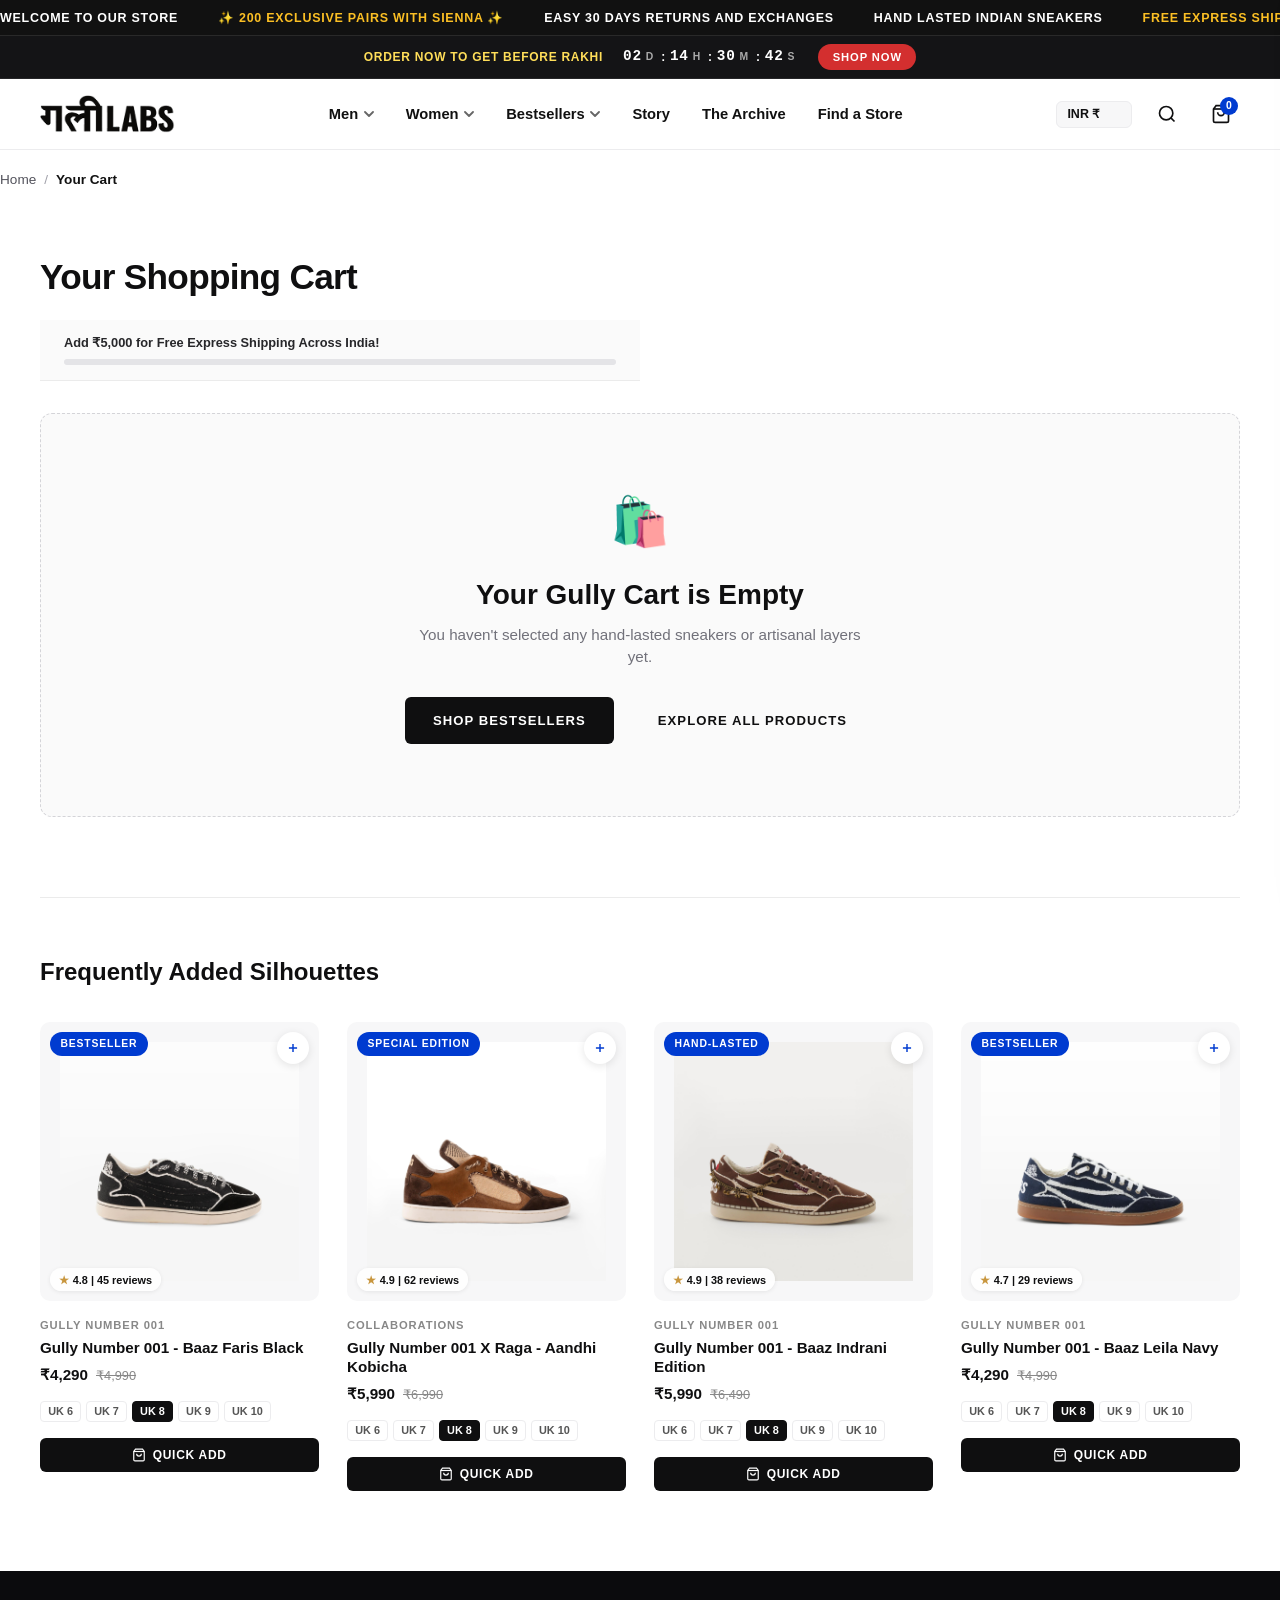
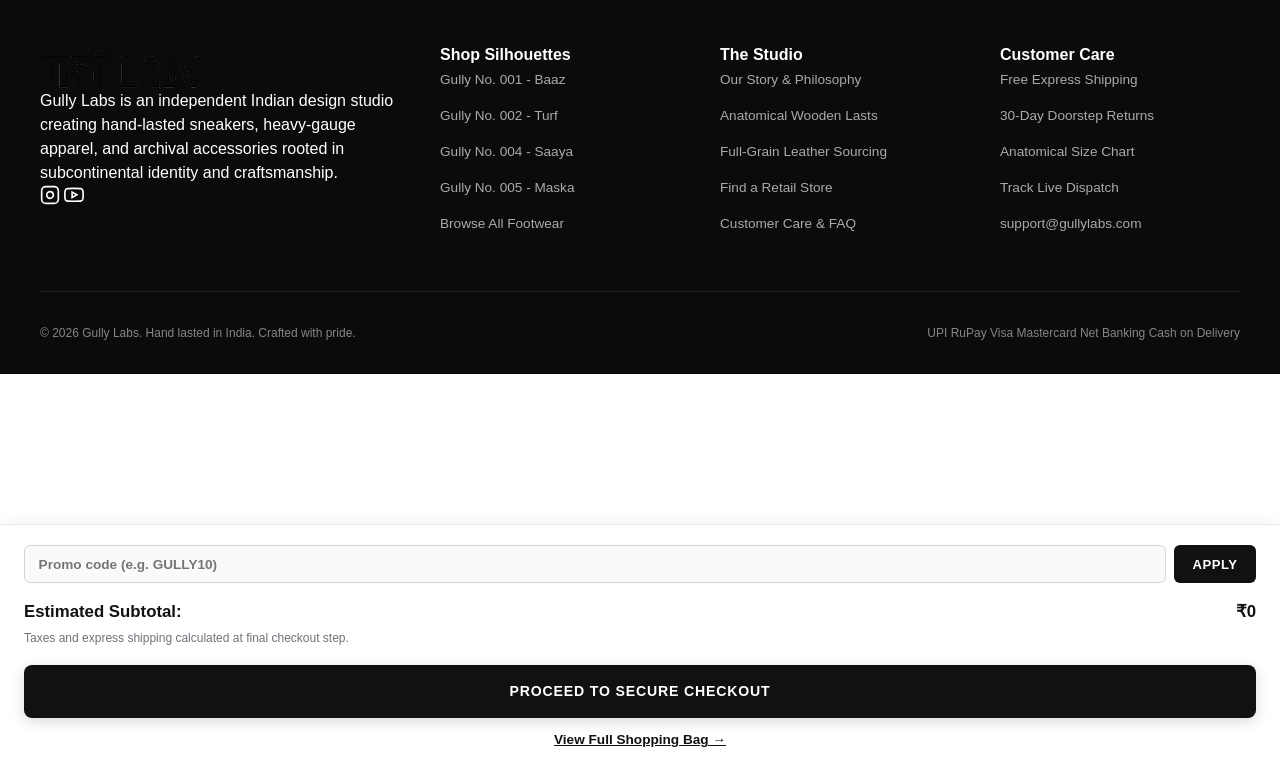
==== commit 6ed779f3: "Fix cart drawer styling, alignment, quantity controls, and checkout button across all pages" ====
--- a/cart.html
+++ b/cart.html
@@ -478,11 +478,15 @@
     </div>
   </div>
 
-  <!-- Slide-out Cart Drawer -->
+    <!-- Slide-out Cart Drawer -->
   <div class="cart-drawer" id="cartDrawer" role="dialog" aria-modal="true" aria-label="Shopping Cart">
-    <div class="drawer-header">
-      <h3 class="drawer-title">Your Gully Cart</h3>
-      <button type="button" class="drawer-close-btn" id="cartDrawerClose" aria-label="Close Cart">&times;</button>
+    <!-- Drawer Header -->
+    <div class="cart-drawer-header">
+      <div class="cart-drawer-title-row">
+        <h3 class="cart-drawer-title">Your Bag</h3>
+        <span class="cart-drawer-count">(<span class="cart-count-badge">0</span>)</span>
+      </div>
+      <button type="button" class="cart-drawer-close" id="cartDrawerClose" aria-label="Close Cart">&times;</button>
     </div>
 
     <!-- Free Shipping Progress Meter -->
@@ -493,6 +497,37 @@
       <div class="meter-track">
         <div class="meter-bar" id="shippingMeterBar" style="width: 0%;"></div>
       </div>
+    </div>
+
+    <!-- Scrollable Items Body -->
+    <div class="cart-drawer-body" id="cartDrawerItems">
+      <!-- Populated via renderCart() in js/app.js -->
+    </div>
+
+    <!-- Drawer Footer / Pinned to Bottom -->
+    <div class="cart-drawer-footer">
+      <!-- Promo Box -->
+      <div class="promo-box">
+        <input type="text" id="promoInput" placeholder="Promo code (e.g. GULLY10)" class="promo-input">
+        <button type="button" id="applyPromoBtn" class="promo-btn">Apply</button>
+      </div>
+
+      <!-- Subtotal Row -->
+      <div class="subtotal-row">
+        <span>Estimated Subtotal:</span>
+        <span id="cartSubtotal">₹0</span>
+      </div>
+      <p class="drawer-tax-note">MRP inclusive of all taxes • Free doorstep exchanges across India.</p>
+
+      <!-- Checkout Button -->
+      <a href="checkout.html" class="checkout-btn" id="checkoutBtn">
+        Proceed to Secure Checkout &rarr;
+      </a>
+      <a href="cart.html" class="view-bag-link">
+        View Full Shopping Bag &rarr;
+      </a>
+    </div>
+  </div>
     </div>
 
     <!-- Live Cart Items Container -->
--- a/css/style.css
+++ b/css/style.css
@@ -1394,156 +1394,394 @@
   visibility: visible;
 }
 
+/* ==========================================================================
+   SLIDE-OUT CART DRAWER (LUXURY DTC DESIGN)
+   ========================================================================== */
 .cart-drawer {
   position: fixed;
   top: 0;
-  right: -460px;
+  right: -480px;
   width: 100%;
   max-width: 440px;
   height: 100vh;
+  height: 100dvh;
   background-color: #ffffff;
-  box-shadow: -8px 0 32px rgba(0, 0, 0, 0.15);
+  box-shadow: -8px 0 36px rgba(0, 0, 0, 0.18);
   display: flex;
   flex-direction: column;
-  z-index: 2000;
-  transition: right 0.35s cubic-bezier(0.2, 0.8, 0.2, 1);
+  z-index: 2500;
+  transition: right 0.35s cubic-bezier(0.16, 1, 0.3, 1);
+  box-sizing: border-box;
 }
 
 .cart-drawer.active {
-  right: 0;
-}
-
-.drawer-head {
-  padding: 1.5rem;
-  border-bottom: 1px solid var(--color-border);
+  right: 0 !important;
+}
+
+/* Header */
+.cart-drawer-header,
+.drawer-head,
+.drawer-header {
+  padding: 1.25rem 1.5rem;
+  border-bottom: 1px solid #ebebeb;
   display: flex;
   align-items: center;
   justify-content: space-between;
-}
-
-.drawer-head h3 {
+  background: #ffffff;
+  box-sizing: border-box;
+}
+
+.cart-drawer-title-row {
+  display: flex;
+  align-items: baseline;
+  gap: 0.35rem;
+}
+
+.cart-drawer-title,
+.drawer-head h3,
+.drawer-title {
   font-size: 1.15rem;
-  font-weight: 900;
+  font-weight: 800;
   text-transform: uppercase;
-}
-
-.drawer-close {
-  font-size: 1.5rem;
+  letter-spacing: 0.04em;
+  color: #111111;
+  margin: 0;
+}
+
+.cart-drawer-count {
+  font-size: 0.9rem;
+  font-weight: 700;
+  color: #71717a;
+}
+
+.cart-drawer-close,
+.drawer-close,
+.drawer-close-btn {
+  font-size: 1.8rem;
   line-height: 1;
-  color: var(--color-black);
-}
-
-.shipping-meter {
-  padding: 1rem 1.5rem;
-  background-color: var(--color-bg-card);
-  border-bottom: 1px solid var(--color-border);
-}
-
-.meter-text {
-  font-size: 0.78rem;
-  font-weight: 700;
+  color: #111111;
+  background: none;
+  border: none;
+  cursor: pointer;
+  padding: 0.25rem;
+  display: flex;
+  align-items: center;
+  justify-content: center;
+  transition: transform 0.2s ease, color 0.2s ease;
+}
+
+.cart-drawer-close:hover,
+.drawer-close:hover,
+.drawer-close-btn:hover {
+  transform: scale(1.15);
+  color: #000000;
+}
+
+/* Free Shipping Progress Meter */
+.shipping-meter,
+.shipping-meter-box {
+  padding: 0.9rem 1.5rem;
+  background-color: #fafafa;
+  border-bottom: 1px solid #ebebeb;
+  box-sizing: border-box;
+}
+
+.meter-text,
+.shipping-meter-label {
+  font-size: 0.8rem;
+  font-weight: 700;
+  color: #27272a;
   margin-bottom: 0.5rem;
-}
-
-.meter-bar-track {
+  line-height: 1.35;
+}
+
+.meter-bar-track,
+.meter-track {
   height: 6px;
-  background-color: var(--color-border);
-  border-radius: 3px;
+  background-color: #e4e4e7;
+  border-radius: 999px;
   overflow: hidden;
-}
-
-.meter-bar-fill {
+  width: 100%;
+}
+
+.meter-bar-fill,
+.meter-bar {
   height: 100%;
-  background-color: var(--color-blue);
+  background: linear-gradient(90deg, #111111, #3b82f6);
   width: 0%;
-  transition: width 0.4s ease;
-}
-
-.drawer-body {
-  flex: 1;
+  border-radius: 999px;
+  transition: width 0.4s cubic-bezier(0.16, 1, 0.3, 1);
+}
+
+/* Scrollable Drawer Body */
+.cart-drawer-body,
+.drawer-body,
+.drawer-items {
+  flex: 1 1 auto;
   overflow-y: auto;
-  padding: 1.5rem;
+  padding: 1.25rem 1.5rem;
   display: flex;
   flex-direction: column;
   gap: 1.25rem;
-}
-
+  min-height: 150px;
+}
+
+/* Individual Cart Item Card */
 .cart-item {
   display: flex;
   gap: 1rem;
-  align-items: center;
+  align-items: flex-start;
+  padding-bottom: 1.25rem;
+  border-bottom: 1px solid #f4f4f5;
+  position: relative;
+}
+
+.cart-item:last-child {
+  border-bottom: none;
+  padding-bottom: 0;
 }
 
 .cart-item-img {
-  width: 70px;
-  height: 70px;
-  border-radius: var(--radius-sm);
-  background-color: var(--color-bg-card);
+  width: 74px;
+  height: 74px;
+  border-radius: 8px;
+  background-color: #fbfbfb;
+  border: 1px solid #ebebeb;
   object-fit: contain;
   padding: 0.35rem;
-}
-
-.cart-item-info {
+  flex-shrink: 0;
+}
+
+.cart-item-details {
   flex: 1;
+  display: flex;
+  flex-direction: column;
+  gap: 0.35rem;
+  min-width: 0;
+}
+
+.cart-item-header {
+  display: flex;
+  justify-content: space-between;
+  align-items: flex-start;
+  gap: 0.5rem;
 }
 
 .cart-item-title {
+  font-size: 0.88rem;
+  font-weight: 700;
+  line-height: 1.3;
+  color: #111111;
+  margin: 0;
+  word-break: break-word;
+}
+
+.cart-item-size {
+  display: inline-block;
+  font-size: 0.75rem;
+  font-weight: 600;
+  color: #71717a;
+  background: #f4f4f5;
+  padding: 0.15rem 0.5rem;
+  border-radius: 4px;
+  margin-top: 0.2rem;
+}
+
+.cart-item-remove {
+  background: none;
+  border: none;
+  font-size: 1.3rem;
+  line-height: 1;
+  color: #a1a1aa;
+  cursor: pointer;
+  padding: 0 0.25rem;
+  transition: color 0.2s ease, transform 0.2s ease;
+}
+
+.cart-item-remove:hover {
+  color: #dc2626;
+  transform: scale(1.15);
+}
+
+.cart-item-footer {
+  display: flex;
+  justify-content: space-between;
+  align-items: center;
+  margin-top: 0.4rem;
+}
+
+/* Quantity Controls */
+.qty-control {
+  display: inline-flex;
+  align-items: center;
+  border: 1.5px solid #e4e4e7;
+  border-radius: 6px;
+  background: #ffffff;
+  overflow: hidden;
+}
+
+.qty-btn {
+  background: none;
+  border: none;
+  width: 28px;
+  height: 28px;
+  display: flex;
+  align-items: center;
+  justify-content: center;
+  font-size: 0.95rem;
+  font-weight: 700;
+  color: #111111;
+  cursor: pointer;
+  transition: background-color 0.15s ease;
+}
+
+.qty-btn:hover {
+  background-color: #f4f4f5;
+}
+
+.qty-val {
+  min-width: 26px;
+  text-align: center;
   font-size: 0.85rem;
-  font-weight: 800;
-  line-height: 1.25;
-}
-
-.cart-item-size {
+  font-weight: 700;
+  color: #111111;
+}
+
+.cart-item-price {
+  font-size: 0.95rem;
+  font-weight: 800;
+  color: #111111;
+}
+
+/* Drawer Footer (Pinned at Bottom) */
+.cart-drawer-footer,
+.drawer-foot,
+.drawer-footer {
+  padding: 1.25rem 1.5rem 1.5rem;
+  border-top: 1px solid #ebebeb;
+  background-color: #ffffff;
+  box-shadow: 0 -4px 16px rgba(0, 0, 0, 0.04);
+  box-sizing: border-box;
+}
+
+/* Promo Code Box */
+.promo-box {
+  display: flex;
+  gap: 0.5rem;
+  margin-bottom: 1rem;
+}
+
+.promo-input {
+  flex: 1;
+  padding: 0.65rem 0.85rem;
+  border: 1.5px solid #d4d4d8;
+  border-radius: 6px;
+  font-size: 0.85rem;
+  font-weight: 600;
+  font-family: inherit;
+  outline: none;
+  transition: border-color 0.2s ease;
+  background: #fafafa;
+}
+
+.promo-input:focus {
+  border-color: #111111;
+  background: #ffffff;
+}
+
+.promo-btn {
+  padding: 0.65rem 1.15rem;
+  background-color: #111111;
+  color: #ffffff;
+  border: none;
+  border-radius: 6px;
+  font-size: 0.82rem;
+  font-weight: 700;
+  text-transform: uppercase;
+  letter-spacing: 0.04em;
+  cursor: pointer;
+  transition: background-color 0.2s ease;
+}
+
+.promo-btn:hover {
+  background-color: #27272a;
+}
+
+/* Subtotal Row */
+.subtotal-row {
+  display: flex;
+  justify-content: space-between;
+  align-items: baseline;
+  font-size: 1.05rem;
+  font-weight: 800;
+  color: #111111;
+  margin-bottom: 0.35rem;
+}
+
+.drawer-tax-note {
   font-size: 0.75rem;
-  color: var(--color-muted);
-}
-
-.cart-item-price {
+  color: #71717a;
+  line-height: 1.4;
+  margin-bottom: 1.15rem;
+}
+
+/* Checkout Button: LUXURY BLACK (Not Cobalt Blue!) */
+.checkout-btn {
+  display: flex;
+  align-items: center;
+  justify-content: center;
+  width: 100%;
+  padding: 1rem 1.25rem;
+  background-color: #111111 !important;
+  color: #ffffff !important;
+  border-radius: 8px;
+  font-weight: 800;
+  text-transform: uppercase;
+  letter-spacing: 0.06em;
+  font-size: 0.88rem;
+  text-decoration: none;
+  box-shadow: 0 4px 14px rgba(0, 0, 0, 0.15);
+  transition: all 0.22s cubic-bezier(0.16, 1, 0.3, 1);
+  box-sizing: border-box;
+}
+
+.checkout-btn:hover {
+  background-color: #000000 !important;
+  transform: translateY(-2px);
+  box-shadow: 0 6px 20px rgba(0, 0, 0, 0.25);
+  color: #ffffff !important;
+}
+
+.view-bag-link {
+  display: block;
+  text-align: center;
+  margin-top: 0.85rem;
   font-size: 0.85rem;
-  font-weight: 800;
-  color: var(--color-black);
-  margin-top: 0.2rem;
-}
-
-.cart-item-qty {
-  display: flex;
-  align-items: center;
-  gap: 0.5rem;
-  border: 1px solid var(--color-border);
-  border-radius: 4px;
-  padding: 0.2rem 0.5rem;
-  font-size: 0.75rem;
-}
-
-.drawer-foot {
-  padding: 1.5rem;
-  border-top: 1px solid var(--color-border);
-  background-color: #ffffff;
-}
-
-.subtotal-row {
-  display: flex;
-  justify-content: space-between;
-  font-size: 1.05rem;
-  font-weight: 900;
+  font-weight: 700;
+  color: #111111;
+  text-decoration: underline;
+  transition: opacity 0.2s ease;
+}
+
+.view-bag-link:hover {
+  opacity: 0.7;
+}
+
+/* Cart Empty State */
+.cart-empty-state {
+  text-align: center;
+  padding: 3rem 1.5rem;
+  color: #71717a;
+}
+
+.cart-empty-state svg {
+  color: #a1a1aa;
   margin-bottom: 1rem;
 }
 
-.checkout-btn {
-  width: 100%;
-  padding: 0.95rem;
-  background-color: var(--color-blue);
-  color: #ffffff;
-  border-radius: var(--radius-sm);
-  font-weight: 800;
-  text-transform: uppercase;
-  letter-spacing: 0.08em;
-  font-size: 0.85rem;
-  transition: background-color var(--ease);
-}
-
-.checkout-btn:hover {
-  background-color: var(--color-blue-hover);
+.cart-empty-state p {
+  font-size: 0.95rem;
+  color: #111111;
 }
 
 /* Toast */
@@ -3577,3 +3815,212 @@
   letter-spacing: 0.05em;
   margin-bottom: 1.25rem;
 }
+
+/* ==========================================================================
+   PRODUCT DETAILS: COLOURWAYS SWATCHES (MATCHING EXACT DESIGN)
+   ========================================================================== */
+.pd-colours-block,
+.pd-colors-section {
+  display: flex;
+  flex-direction: column;
+  gap: 0.6rem;
+  margin: 1.25rem 0;
+}
+
+.pd-colours-header {
+  display: flex;
+  align-items: baseline;
+  gap: 0.4rem;
+}
+
+.pd-colours-label {
+  font-size: 1rem;
+  font-weight: 700;
+  color: #111111;
+  letter-spacing: -0.01em;
+}
+
+.pd-selected-colour-name {
+  font-weight: 600;
+  color: #52525b;
+  font-size: 0.95rem;
+}
+
+.pd-colours-track {
+  display: flex;
+  flex-wrap: wrap;
+  gap: 0.65rem;
+  align-items: center;
+}
+
+.pd-colour-card {
+  width: 76px;
+  height: 76px;
+  border-radius: 8px;
+  border: 1.5px solid #e4e4e7;
+  background: #fbfbfb;
+  padding: 4px;
+  display: flex;
+  align-items: center;
+  justify-content: center;
+  cursor: pointer;
+  transition: all 0.2s cubic-bezier(0.16, 1, 0.3, 1);
+  text-decoration: none;
+  position: relative;
+  overflow: hidden;
+  box-sizing: border-box;
+}
+
+.pd-colour-card img {
+  width: 100%;
+  height: 100%;
+  object-fit: contain;
+  transition: transform 0.22s ease;
+  pointer-events: none;
+}
+
+.pd-colour-card:hover {
+  border-color: #71717a;
+  background: #ffffff;
+  transform: translateY(-2px);
+  box-shadow: 0 4px 12px rgba(0, 0, 0, 0.06);
+}
+
+.pd-colour-card:hover img {
+  transform: scale(1.06);
+}
+
+.pd-colour-card.active,
+.pd-colour-card.selected {
+  border: 2px solid #111111 !important;
+  background: #ffffff !important;
+  box-shadow: 0 0 0 1px #111111, 0 4px 12px rgba(0, 0, 0, 0.08) !important;
+}
+
+/* See All / See Less Button */
+.pd-colour-see-all-btn {
+  width: 76px;
+  height: 76px;
+  border-radius: 8px;
+  border: 1.5px solid #e4e4e7;
+  background: #ffffff;
+  display: flex;
+  flex-direction: column;
+  align-items: center;
+  justify-content: center;
+  gap: 0.25rem;
+  cursor: pointer;
+  transition: all 0.2s ease;
+  padding: 0;
+  box-sizing: border-box;
+}
+
+.pd-colour-see-all-btn .see-all-text {
+  font-size: 0.84rem;
+  font-weight: 800;
+  color: #111111;
+  line-height: 1.1;
+}
+
+.pd-colour-see-all-btn svg {
+  color: #111111;
+  transition: transform 0.25s ease;
+}
+
+.pd-colour-see-all-btn:hover {
+  border-color: #111111;
+  background: #fafafa;
+  transform: translateY(-2px);
+  box-shadow: 0 4px 12px rgba(0, 0, 0, 0.06);
+}
+
+.pd-colour-see-all-btn.expanded svg {
+  transform: rotate(180deg);
+}
+
+/* Extra / Overflow colorway cards */
+.pd-colour-card.is-extra {
+  display: none;
+}
+
+.pd-colours-track.expanded .pd-colour-card.is-extra {
+  display: flex;
+  animation: fadeInSwatch 0.25s ease forwards;
+}
+
+@keyframes fadeInSwatch {
+  from {
+    opacity: 0;
+    transform: scale(0.92);
+  }
+  to {
+    opacity: 1;
+    transform: scale(1);
+  }
+}
+
+/* ==========================================================================
+   SHOP PAGE: COLOUR FILTER BAR
+   ========================================================================== */
+.shop-color-filter-row {
+  display: flex;
+  align-items: center;
+  gap: 0.75rem;
+  flex-wrap: wrap;
+  padding: 0.85rem 0 0.25rem;
+  margin-top: 0.85rem;
+  border-top: 1px dashed #e4e4e7;
+}
+
+.shop-color-label {
+  font-size: 0.82rem;
+  font-weight: 800;
+  text-transform: uppercase;
+  letter-spacing: 0.05em;
+  color: #71717a;
+}
+
+.shop-color-pills-track {
+  display: flex;
+  align-items: center;
+  gap: 0.45rem;
+  flex-wrap: wrap;
+}
+
+.shop-color-pill {
+  display: inline-flex;
+  align-items: center;
+  gap: 0.4rem;
+  padding: 0.35rem 0.75rem;
+  border-radius: 20px;
+  border: 1.5px solid #e4e4e7;
+  background: #ffffff;
+  font-size: 0.8rem;
+  font-weight: 700;
+  color: #3f3f46;
+  cursor: pointer;
+  transition: all 0.2s ease;
+}
+
+.shop-color-pill:hover {
+  border-color: #111111;
+  color: #111111;
+}
+
+.shop-color-pill.active {
+  background: #111111;
+  border-color: #111111;
+  color: #ffffff;
+}
+
+.shop-color-pill .color-dot {
+  width: 10px;
+  height: 10px;
+  border-radius: 50%;
+  display: inline-block;
+  flex-shrink: 0;
+}
+
+.shop-color-pill.active .color-dot {
+  box-shadow: 0 0 0 1.5px #ffffff;
+}
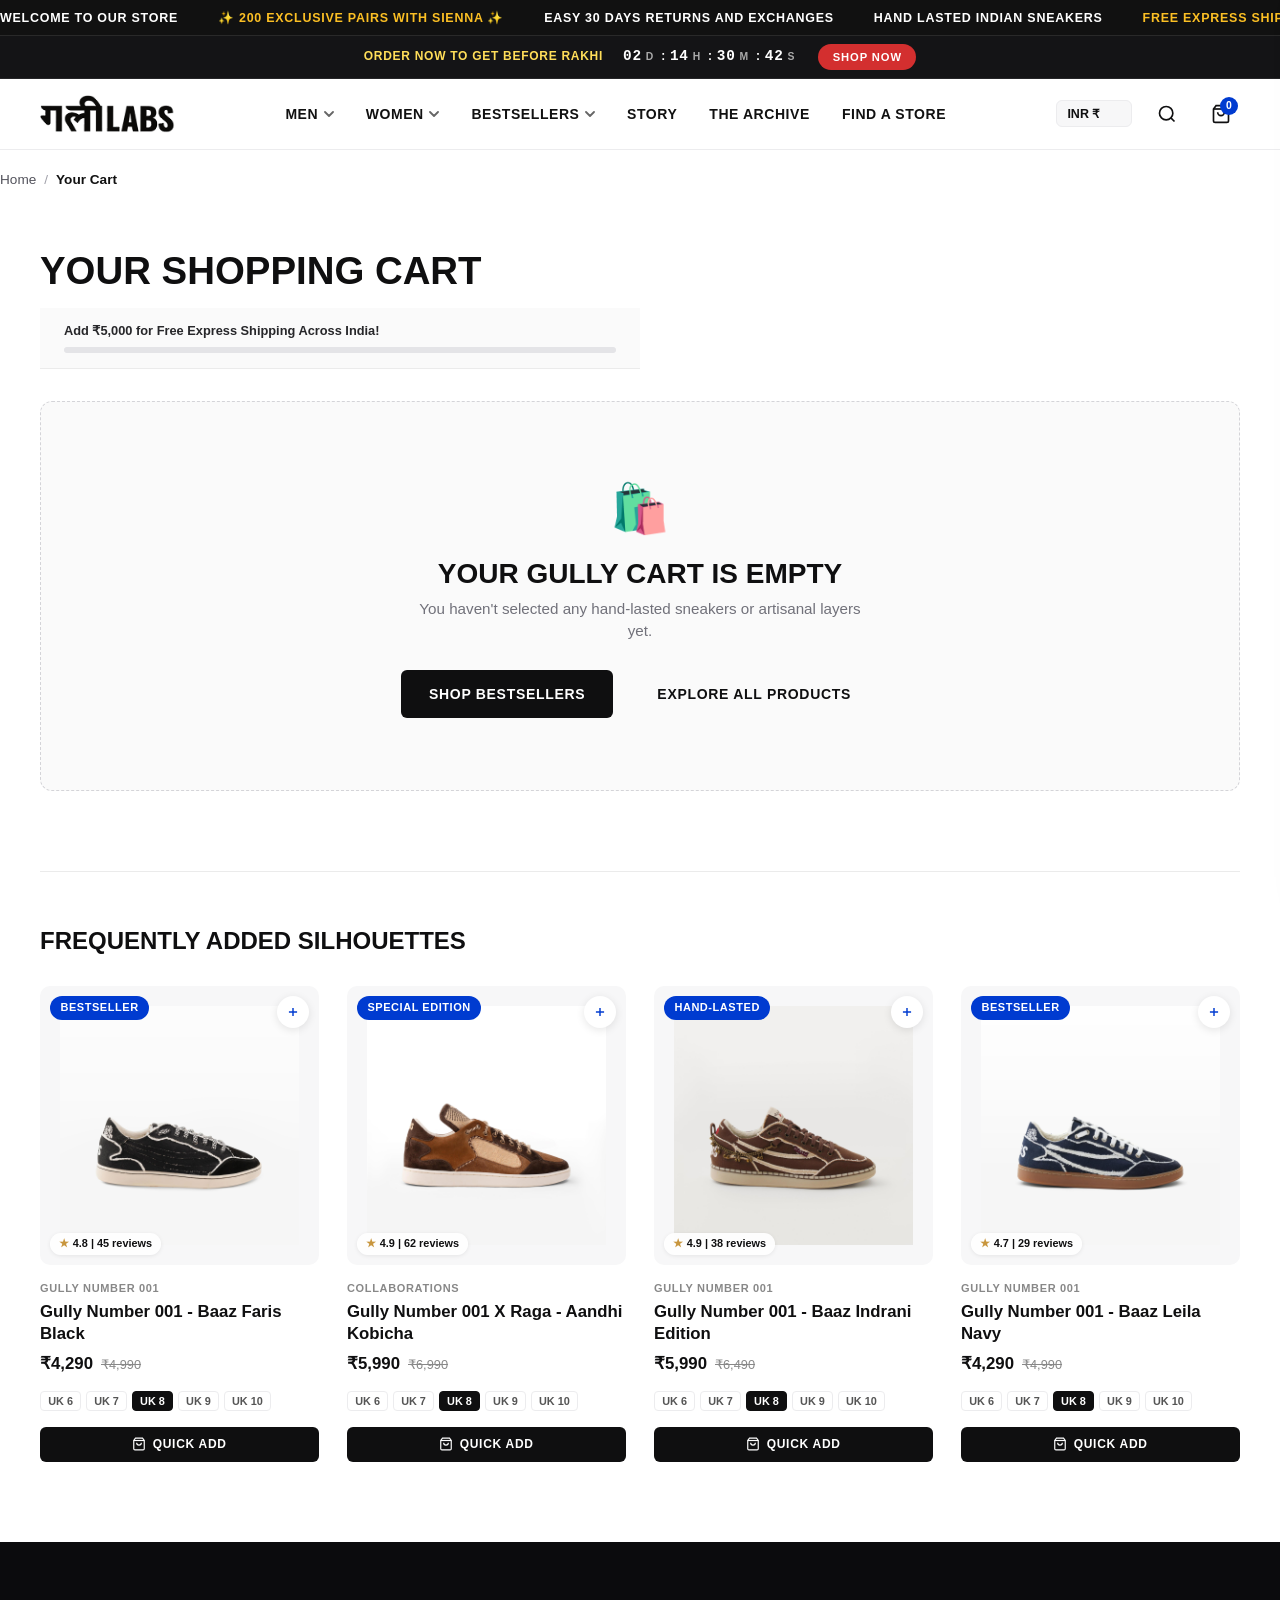
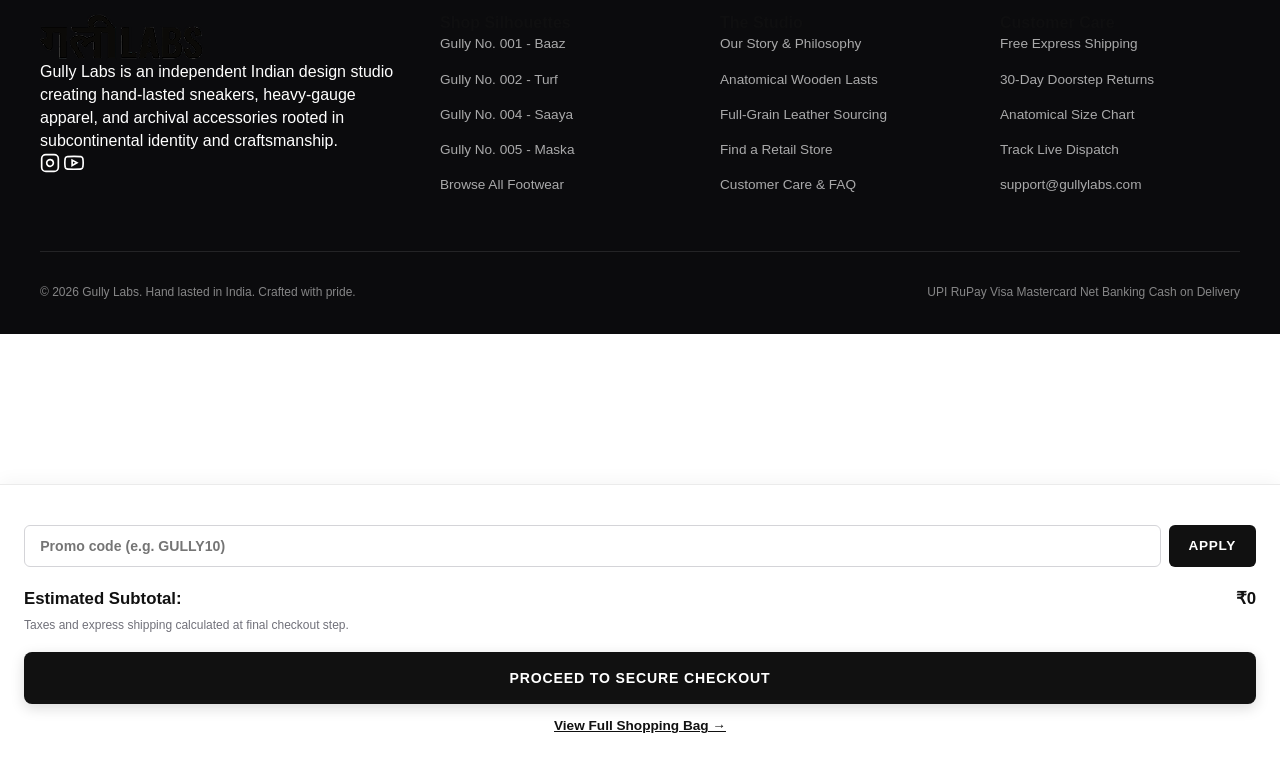
==== commit e9a2c919: "Match typography exactly with official Gully Labs store design system" ====
--- a/cart.html
+++ b/cart.html
@@ -6,9 +6,6 @@
   <title>Your Cart | Gully Labs</title>
   <meta name="description" content="Review your hand-lasted Indian sneakers and artisanal apparel before secure checkout.">
   <link rel="stylesheet" href="css/style.css">
-  <link rel="preconnect" href="https://fonts.googleapis.com">
-  <link rel="preconnect" href="https://fonts.gstatic.com" crossorigin>
-  <link href="https://fonts.googleapis.com/css2?family=Plus+Jakarta+Sans:wght@400;500;600;700;800&display=swap" rel="stylesheet">
 </head>
 <body>
 
@@ -291,7 +288,7 @@
       <div class="container">
         <!-- Header -->
         <div style="margin-bottom: 2rem;">
-          <h1 style="font-size: 2.2rem; font-weight: 800; letter-spacing: -0.02em; margin-bottom: 0.5rem;">Your Shopping Cart</h1>
+          <h1 style="font-family: var(--font-heading-family); font-size: clamp(1.8rem, 3vw, 2.4rem); font-weight: 700; text-transform: uppercase; letter-spacing: 0.0em; margin-bottom: 0.5rem;">Your Shopping Cart</h1>
           <!-- Free Shipping Progress Meter -->
           <div class="shipping-meter-box" style="margin-top: 1rem; max-width: 600px;">
             <div class="shipping-meter-label" id="cartPageShippingText">
@@ -373,7 +370,7 @@
         <!-- Empty State -->
         <div class="shop-empty-box" id="cartEmptyView" style="display:none; padding: 4.5rem 1.5rem;">
           <div style="font-size: 3rem; margin-bottom: 1rem;">🛍️</div>
-          <h2 style="font-size: 1.75rem; font-weight: 800; margin-bottom: 0.5rem;">Your Gully Cart is Empty</h2>
+          <h2 style="font-family: var(--font-heading-family); font-size: 1.75rem; font-weight: 700; text-transform: uppercase; letter-spacing: 0.0em; margin-bottom: 0.5rem;">Your Gully Cart is Empty</h2>
           <p style="color: #71717a; max-width: 450px; margin: 0 auto 1.75rem; font-size: 0.95rem;">
             You haven't selected any hand-lasted sneakers or artisanal layers yet.
           </p>
@@ -385,7 +382,7 @@
 
         <!-- Recommended Section -->
         <div style="margin-top: 5rem; padding-top: 3.5rem; border-top: 1px solid #ebebeb;">
-          <h3 style="font-size: 1.5rem; font-weight: 800; margin-bottom: 2rem;">Frequently Added Silhouettes</h3>
+          <h3 style="font-family: var(--font-heading-family); font-size: 1.5rem; font-weight: 700; text-transform: uppercase; letter-spacing: 0.0em; margin-bottom: 2rem;">Frequently Added Silhouettes</h3>
           <div class="product-grid" id="cartRecommendedGrid"></div>
         </div>
       </div>
--- a/css/style.css
+++ b/css/style.css
@@ -4,9 +4,41 @@
    ========================================================================== */
 
 :root {
-  /* Typography */
-  --font-sans: "Helvetica Neue", -apple-system, BlinkMacSystemFont, "Segoe UI", Roboto, Arial, sans-serif;
+  /* Typography - Official Gully Labs Neo-Grotesque System */
+  --font-heading-family: Helvetica, "Helvetica Neue", Arial, sans-serif;
+  --font-body-family: Helvetica, "Helvetica Neue", Arial, sans-serif;
+  --font-navigation-family: var(--font-body-family);
+  --font-button-family: var(--font-body-family);
+  --font-product-family: var(--font-body-family);
+
+  --font-sans: Helvetica, "Helvetica Neue", Arial, sans-serif;
+  --font-heading: Helvetica, "Helvetica Neue", Arial, sans-serif;
+  --font-body: Helvetica, "Helvetica Neue", Arial, sans-serif;
   --font-mono: ui-monospace, SFMono-Regular, Menlo, Monaco, Consolas, monospace;
+
+  --font-heading-style: normal;
+  --font-heading-weight: 700;
+  --font-heading-line-height: 1.1;
+  --font-heading-letter-spacing: 0.0em;
+
+  --font-body-style: normal;
+  --font-body-weight: 400;
+  --font-body-line-height: 1.45;
+  --font-body-letter-spacing: 0.0em;
+
+  --font-navigation-size: clamp(0.75rem, 0.748rem + 0.3174vw, 0.875rem);
+  --font-navigation-weight: 600;
+  --font-navigation-text-transform: uppercase;
+  --font-navigation-letter-spacing: 0.04em;
+
+  --font-button-size: clamp(0.75rem, 0.8115rem + 0.1587vw, 0.875rem);
+  --font-button-weight: 700;
+  --font-button-text-transform: uppercase;
+  --font-button-letter-spacing: 0.05em;
+
+  --font-product-size: clamp(0.875rem, 0.873rem + 0.3175vw, 1.05rem);
+  --font-product-weight: 600;
+  --font-product-letter-spacing: 0.0em;
 
   /* Colors */
   --color-black: #0f0f10;
@@ -49,12 +81,24 @@
 }
 
 body {
-  font-family: var(--font-sans);
+  font-family: var(--font-body-family);
+  font-weight: var(--font-body-weight);
   color: var(--color-black);
   background-color: var(--color-white);
-  line-height: 1.5;
+  line-height: var(--font-body-line-height);
+  letter-spacing: var(--font-body-letter-spacing);
   overflow-x: hidden;
   -webkit-font-smoothing: antialiased;
+  -moz-osx-font-smoothing: grayscale;
+}
+
+h1, h2, h3, h4, h5, h6, .heading {
+  font-family: var(--font-heading-family);
+  font-style: var(--font-heading-style);
+  font-weight: var(--font-heading-weight);
+  line-height: var(--font-heading-line-height);
+  letter-spacing: var(--font-heading-letter-spacing);
+  color: var(--color-black);
 }
 
 body.drawer-open {
@@ -246,10 +290,11 @@
 }
 
 .desktop-nav .nav-link {
-  font-size: 0.92rem;
-  font-weight: 600;
-  text-transform: none;
-  letter-spacing: 0;
+  font-family: var(--font-navigation-family);
+  font-size: var(--font-navigation-size);
+  font-weight: var(--font-navigation-weight);
+  text-transform: var(--font-navigation-text-transform);
+  letter-spacing: var(--font-navigation-letter-spacing);
   color: #111111;
   position: relative;
   padding: 0.5rem 0;
@@ -407,11 +452,12 @@
 }
 
 .hero-title {
-  font-size: clamp(2rem, 4vw, 3.25rem);
-  font-weight: 900;
+  font-family: var(--font-heading-family);
+  font-size: clamp(1.85rem, 3.5vw, 3rem);
+  font-weight: 700;
   line-height: 1.05;
   text-transform: uppercase;
-  letter-spacing: -0.02em;
+  letter-spacing: 0.0em;
   margin-bottom: 1rem;
 }
 
@@ -433,10 +479,11 @@
   align-items: center;
   justify-content: center;
   padding: 0.85rem 1.75rem;
-  font-size: 0.82rem;
-  font-weight: 800;
-  text-transform: uppercase;
-  letter-spacing: 0.08em;
+  font-family: var(--font-button-family);
+  font-size: var(--font-button-size);
+  font-weight: var(--font-button-weight);
+  text-transform: var(--font-button-text-transform);
+  letter-spacing: var(--font-button-letter-spacing);
   border-radius: var(--radius-sm);
   transition: all var(--ease);
 }
@@ -506,10 +553,11 @@
 }
 
 .section-title {
-  font-size: clamp(1.5rem, 2.5vw, 2.1rem);
-  font-weight: 900;
+  font-family: var(--font-heading-family);
+  font-size: clamp(1.4rem, 2.2vw, 2.15rem);
+  font-weight: 700;
   text-transform: uppercase;
-  letter-spacing: -0.02em;
+  letter-spacing: 0.0em;
   line-height: 1.1;
   color: var(--color-black);
 }
@@ -641,9 +689,10 @@
   left: 10px;
   background-color: var(--color-blue);
   color: #ffffff;
-  font-size: 0.65rem;
-  font-weight: 800;
-  letter-spacing: 0.08em;
+  font-family: var(--font-body-family);
+  font-size: 0.6875rem;
+  font-weight: 700;
+  letter-spacing: 0.05em;
   text-transform: uppercase;
   padding: 0.25rem 0.65rem;
   border-radius: var(--radius-pill);
@@ -703,18 +752,21 @@
 }
 
 .card-subcat {
-  font-size: 0.7rem;
-  font-weight: 800;
+  font-family: var(--font-body-family);
+  font-size: 0.6875rem;
+  font-weight: 600;
   text-transform: uppercase;
-  letter-spacing: 0.08em;
+  letter-spacing: 0.06em;
   color: var(--color-muted);
 }
 
 .card-title {
-  font-size: 0.95rem;
-  font-weight: 800;
-  line-height: 1.25;
+  font-family: var(--font-product-family);
+  font-size: var(--font-product-size);
+  font-weight: var(--font-product-weight);
+  line-height: 1.3;
   color: var(--color-black);
+  letter-spacing: 0.0em;
 }
 
 .card-price-row {
@@ -725,9 +777,12 @@
 }
 
 .card-price {
-  font-size: 0.95rem;
-  font-weight: 800;
+  font-family: var(--font-body-family);
+  font-size: var(--font-product-size);
+  font-weight: 700;
   color: var(--color-black);
+  letter-spacing: 0.0em;
+  font-variant-numeric: tabular-nums;
 }
 
 .card-price-orig {
@@ -1993,12 +2048,14 @@
 }
 
 .pd-product-title {
-  font-size: 2.1rem;
-  font-weight: 800;
+  font-family: var(--font-heading-family);
+  font-size: clamp(1.6rem, 2.8vw, 2.25rem);
+  font-weight: 700;
   line-height: 1.15;
-  letter-spacing: -0.02em;
+  letter-spacing: 0.0em;
   color: #111111;
   margin: 0;
+  text-transform: uppercase;
 }
 
 .pd-rating-bar {
@@ -2040,9 +2097,12 @@
 }
 
 .pd-price-now {
-  font-size: 1.9rem;
-  font-weight: 800;
-  color: #111111;
+  font-family: var(--font-body-family);
+  font-size: 1.75rem;
+  font-weight: 700;
+  color: #111111;
+  letter-spacing: 0.0em;
+  font-variant-numeric: tabular-nums;
 }
 
 .pd-price-was {
@@ -2997,9 +3057,11 @@
 }
 
 .shop-page-title {
-  font-size: 2.2rem;
-  font-weight: 800;
-  letter-spacing: -0.02em;
+  font-family: var(--font-heading-family);
+  font-size: clamp(1.8rem, 3vw, 2.4rem);
+  font-weight: 700;
+  letter-spacing: 0.0em;
+  text-transform: uppercase;
   color: #111111;
   margin: 0.4rem 0 0.5rem;
 }
@@ -3588,8 +3650,11 @@
 }
 
 .checkout-section-title {
+  font-family: var(--font-heading-family);
   font-size: 1.15rem;
-  font-weight: 800;
+  font-weight: 700;
+  text-transform: uppercase;
+  letter-spacing: 0.0em;
   color: #111111;
   margin: 0 0 1rem;
 }
@@ -4024,3 +4089,175 @@
 .shop-color-pill.active .color-dot {
   box-shadow: 0 0 0 1.5px #ffffff;
 }
+
+/* ==========================================================================
+   CHECKOUT POLISH: BALANCED CONTAINER & LUXURY SUMMARY
+   ========================================================================== */
+.checkout-header-inner {
+  max-width: 1200px !important;
+  margin: 0 auto !important;
+  padding: 0 1.5rem !important;
+  display: flex !important;
+  justify-content: space-between !important;
+  align-items: center !important;
+}
+
+.checkout-layout {
+  display: grid !important;
+  grid-template-columns: 1.25fr 0.75fr !important;
+  min-height: calc(100vh - 80px) !important;
+  max-width: 1200px !important;
+  margin: 0 auto !important;
+  width: 100% !important;
+}
+
+@media (max-width: 992px) {
+  .checkout-layout {
+    grid-template-columns: 1fr !important;
+  }
+}
+
+.checkout-form-col {
+  padding: 2.5rem 3rem 4rem 1.5rem !important;
+  background: #ffffff !important;
+}
+
+.checkout-summary-col {
+  padding: 2.5rem 1.5rem 4rem 2.5rem !important;
+  background: #fafafa !important;
+  border-left: 1px solid #ebebeb !important;
+}
+
+@media (max-width: 992px) {
+  .checkout-summary-col {
+    border-left: none !important;
+    border-top: 1px solid #ebebeb !important;
+    padding: 2rem 1.5rem !important;
+  }
+}
+
+/* Mini Item Styling */
+.checkout-mini-item {
+  display: flex !important;
+  gap: 1.15rem !important;
+  align-items: center !important;
+  padding-bottom: 1rem !important;
+  border-bottom: 1px solid #f0f0f0 !important;
+}
+
+.checkout-mini-img-wrap {
+  position: relative !important;
+  width: 68px !important;
+  height: 68px !important;
+  border-radius: 8px !important;
+  background: #ffffff !important;
+  border: 1px solid #e4e4e7 !important;
+  flex-shrink: 0 !important;
+  display: flex !important;
+  align-items: center !important;
+  justify-content: center !important;
+  padding: 4px !important;
+}
+
+.checkout-mini-img-wrap img {
+  width: 100% !important;
+  height: 100% !important;
+  object-fit: contain !important;
+}
+
+.checkout-mini-qty {
+  position: absolute !important;
+  top: -8px !important;
+  right: -8px !important;
+  background: #111111 !important;
+  color: #ffffff !important;
+  font-size: 0.72rem !important;
+  font-weight: 800 !important;
+  width: 22px !important;
+  height: 22px !important;
+  border-radius: 50% !important;
+  display: flex !important;
+  align-items: center !important;
+  justify-content: center !important;
+  box-shadow: 0 2px 6px rgba(0, 0, 0, 0.25) !important;
+  z-index: 5 !important;
+}
+
+.checkout-mini-title {
+  font-size: 0.9rem !important;
+  font-weight: 700 !important;
+  color: #111111 !important;
+  margin: 0 0 0.25rem !important;
+  line-height: 1.3 !important;
+}
+
+.checkout-mini-size {
+  display: inline-block !important;
+  font-size: 0.75rem !important;
+  color: #71717a !important;
+  background: #f4f4f5 !important;
+  padding: 0.15rem 0.5rem !important;
+  border-radius: 4px !important;
+  font-weight: 600 !important;
+}
+
+.checkout-mini-price {
+  font-size: 0.95rem !important;
+  font-weight: 800 !important;
+  color: #111111 !important;
+  margin-left: auto !important;
+}
+
+/* Explicit Global Promo Box Styling */
+.promo-box,
+.checkout-summary-col .promo-box {
+  display: flex !important;
+  gap: 0.5rem !important;
+  margin: 1.25rem 0 !important;
+  width: 100% !important;
+}
+
+.promo-input,
+#checkoutPromoInput,
+#promoInput {
+  flex: 1 !important;
+  padding: 0.75rem 0.95rem !important;
+  border: 1.5px solid #d4d4d8 !important;
+  border-radius: 6px !important;
+  font-size: 0.88rem !important;
+  font-weight: 600 !important;
+  font-family: inherit !important;
+  outline: none !important;
+  background: #ffffff !important;
+  color: #111111 !important;
+}
+
+.promo-input:focus,
+#checkoutPromoInput:focus,
+#promoInput:focus {
+  border-color: #111111 !important;
+  box-shadow: 0 0 0 1px #111111 !important;
+}
+
+.promo-btn,
+#checkoutApplyPromoBtn,
+#applyPromoBtn {
+  padding: 0.75rem 1.25rem !important;
+  background-color: #111111 !important;
+  color: #ffffff !important;
+  border: none !important;
+  border-radius: 6px !important;
+  font-size: 0.85rem !important;
+  font-weight: 700 !important;
+  text-transform: uppercase !important;
+  letter-spacing: 0.05em !important;
+  cursor: pointer !important;
+  transition: background-color 0.2s ease !important;
+  flex-shrink: 0 !important;
+}
+
+.promo-btn:hover,
+#checkoutApplyPromoBtn:hover,
+#applyPromoBtn:hover {
+  background-color: #27272a !important;
+}
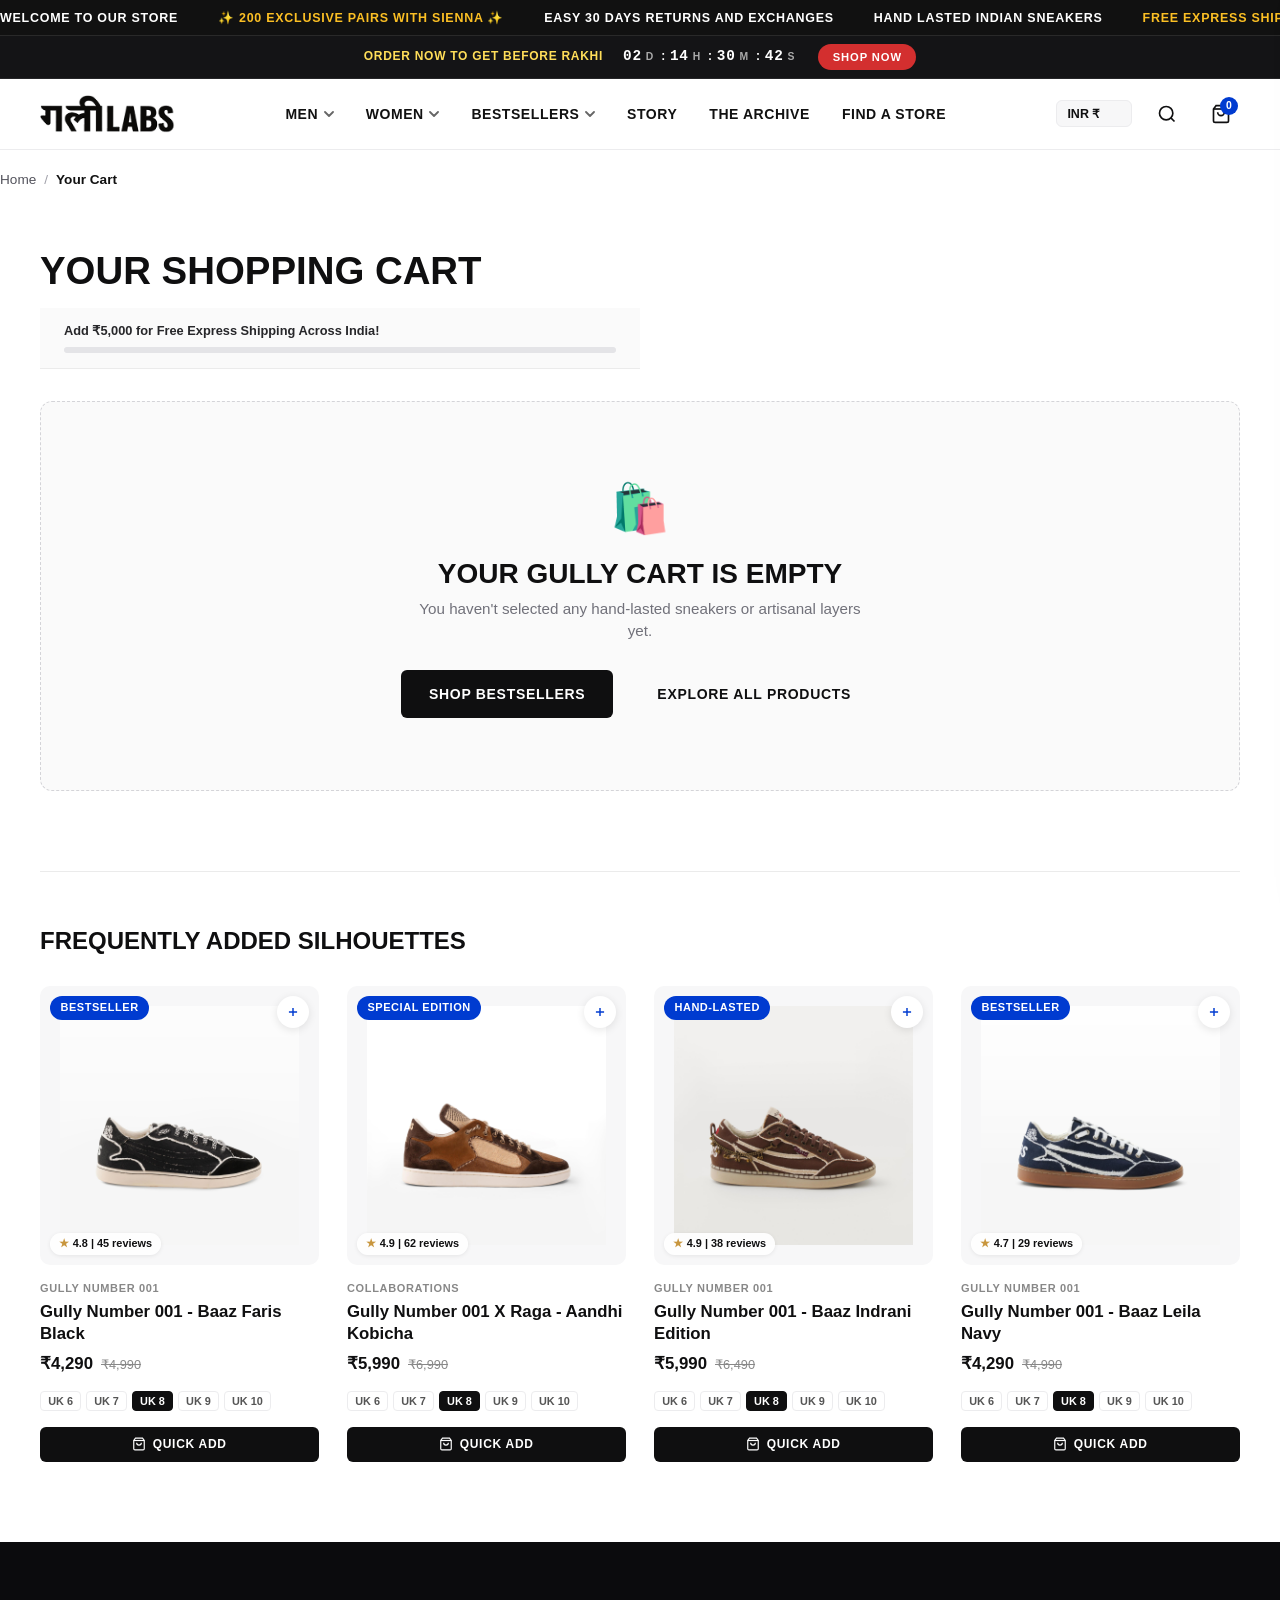
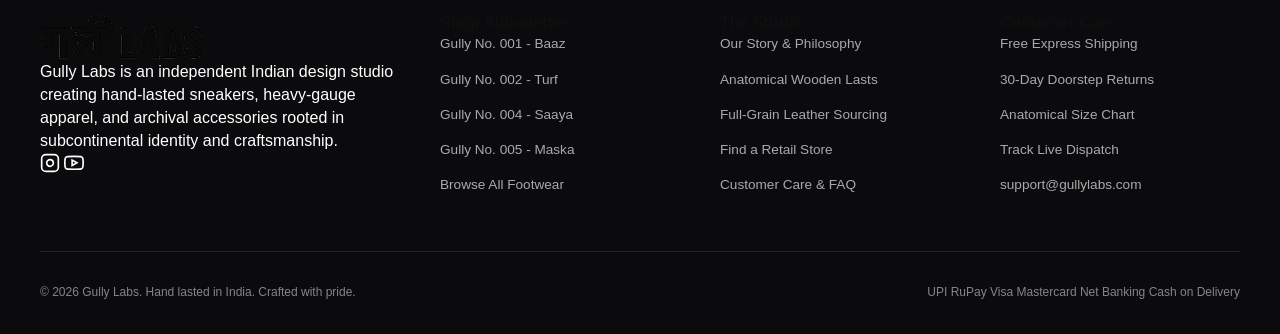
==== commit d9f815b1: "Remove orphan duplicate cart footer leaking onto page body" ====
--- a/cart.html
+++ b/cart.html
@@ -525,30 +525,8 @@
       </a>
     </div>
   </div>
-    </div>
-
-    <!-- Live Cart Items Container -->
-    <div class="drawer-items" id="cartDrawerItems">
-      <!-- Populated via renderCart() in js/app.js -->
-    </div>
-
-    <!-- Drawer Footer / Subtotal & Checkout -->
-    <div class="drawer-footer">
-      <div class="promo-box">
-        <input type="text" id="promoInput" placeholder="Promo code (e.g. GULLY10)" class="promo-input">
-        <button type="button" id="applyPromoBtn" class="promo-btn">Apply</button>
-      </div>
-
-      <div class="subtotal-row">
-        <span>Estimated Subtotal:</span>
-        <span id="cartSubtotal">₹0</span>
-      </div>
-      <p class="drawer-tax-note">Taxes and express shipping calculated at final checkout step.</p>
-
-      <a href="checkout.html" class="checkout-btn" id="checkoutBtn" style="display:block; text-align:center; text-decoration:none;">Proceed to Secure Checkout</a>
-      <a href="cart.html" style="display:block; text-align:center; margin-top:0.75rem; font-size:0.85rem; font-weight:700; color:#111111; text-decoration:underline;">View Full Shopping Bag &rarr;</a>
-    </div>
-  </div>
+
+
 
   <!-- Mobile Navigation Drawer -->
   <div class="mobile-nav-drawer" id="mobileNavDrawer">
